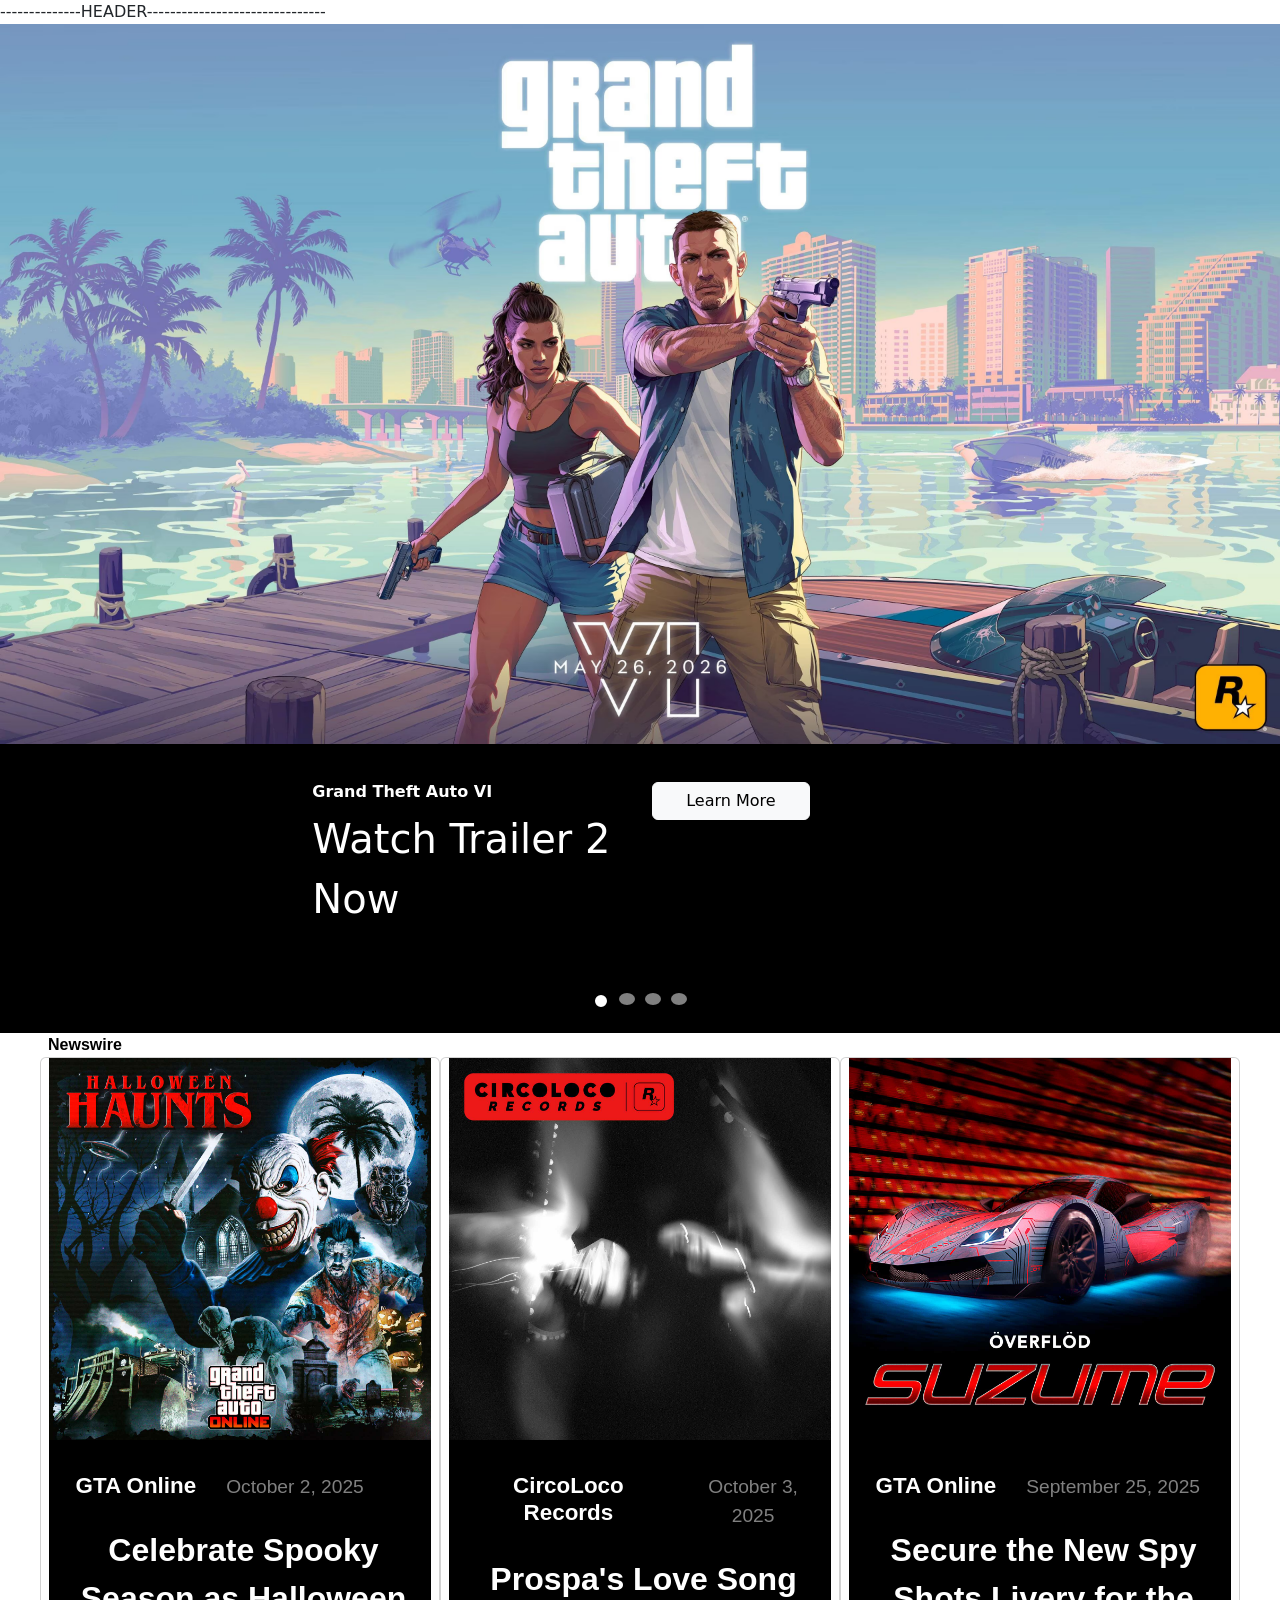
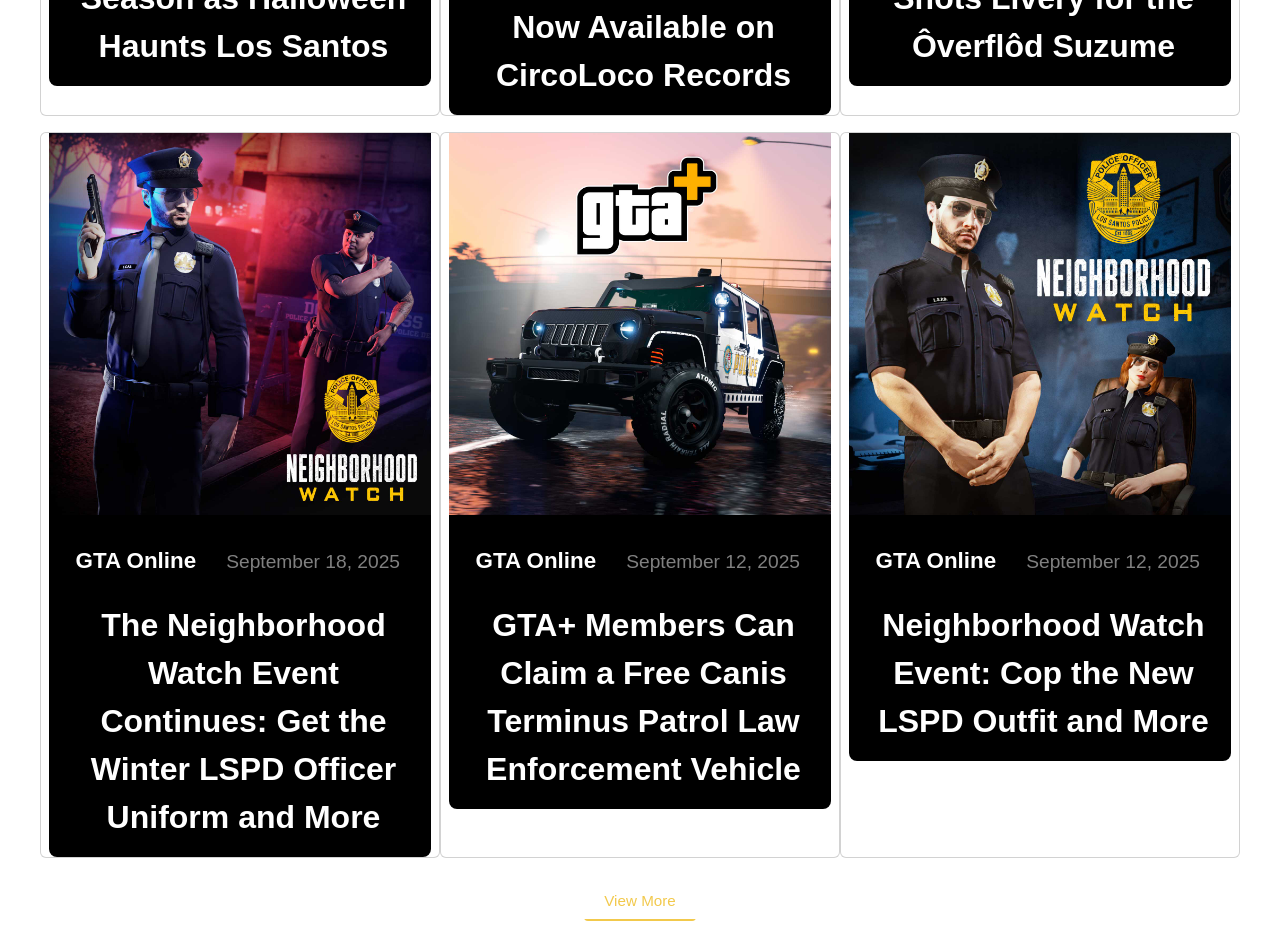
==== index.html @ fd6eadd4 "avance" ====
<!DOCTYPE html>
<html lang="es">

<head>
    <meta charset="UTF-8">
    <meta name="viewport" content="width=device-width, initial-scale=1.0">
    <title>Rockstar Games</title>
    <link href="https://cdn.jsdelivr.net/npm/bootstrap@5.3.8/dist/css/bootstrap.min.css" rel="stylesheet"
        integrity="sha384-sRIl4kxILFvY47J16cr9ZwB07vP4J8+LH7qKQnuqkuIAvNWLzeN8tE5YBujZqJLB" crossorigin="anonymous">
    <link rel="shortcut icon" href="assets/Logo-Rockstar.ico" type="image/x-icon">
    <link rel="stylesheet" href="css/index.css">
</head>

<body>
    <header>
        --------------HEADER-------------------------------
    </header>
    <main>
        <div class="container-fluid">
            <div class="row gx-0">
                <div id="section-1" class="col-12 col-sm-12 col-xl-12 col-xxl-8 flex-column">
                    <div id="carouselExampleIndicators" class="carousel slide">
                        <div class="carousel-indicators">
                            <button type="button" data-bs-target="#carouselExampleIndicators" data-bs-slide-to="0"
                                class="active" aria-current="true" aria-label="Slide 1"></button>
                            <button type="button" data-bs-target="#carouselExampleIndicators" data-bs-slide-to="1"
                                aria-label="Slide 2"></button>
                            <button type="button" data-bs-target="#carouselExampleIndicators" data-bs-slide-to="2"
                                aria-label="Slide 3"></button>
                            <button type="button" data-bs-target="#carouselExampleIndicators" data-bs-slide-to="3"
                                aria-label="Slide 4"></button>
                        </div>
                        <div class="carousel-inner">
                            <div class="carousel-item active">
                                <img class="d-block w-100" src="assets/global.avif" alt="First slide">
                            </div>
                            <div class="carousel-item">
                                <img class="d-block w-100" src="assets/global 2.avif" alt="Second slide">
                            </div>
                            <div class="carousel-item">
                                <img class="d-block w-100" src="assets/global 3.avif" alt="Third slide">
                            </div>
                            <div class="carousel-item">
                                <img class="d-block w-100" src="assets/global 4.jpg" alt="Fourth slide">
                            </div>
                        </div>
                    </div>

                </div>
                <div id="section-2" class="col-12 col-xl-12 col-xxl-4 d-flex aling-items-left">
                    <div class="row">
                        <div id="titulo" class="col-sm-6 col-xl-6 col-xxl-12">
                        </div>
                        <div id="boton" class="col-sm-6 col-xl-6 col-xxl-12">
                        </div>
                        <div id="slides" class="col-12 ">
                            <div class="custom-carousel-buttons">
                                <button class="carousel-button" data-slide="0"></button>
                                <button class="carousel-button" data-slide="1"></button>
                                <button class="carousel-button" data-slide="2"></button>
                                <button class="carousel-button" data-slide="3"></button>
                            </div>
                        </div>
                    </div>
                </div>
            </div>
        </div>
    </main>
    <section class="px-5">
        <a href="#">Newswire</a>
        <div class="container-fluid text-center">
            <div class="row g-3">
                <div class="card col-sm-12 col-md-6 col-xl-4">
                    <a href="#">
                        <img src="assets/section1.jpg" alt="Halloween Haunts" class="img-fluid">
                        <div class="card-body">
                            <div class="header-row">
                                <h5 class="card-title">GTA Online</h5>
                                <p class="date">October 2, 2025</p>
                            </div>
                            <p class="card-text">Celebrate Spooky Season as Halloween Haunts Los Santos</p>
                        </div>
                    </a>
                </div>

                <div class="card col-sm-12 col-md-6 col-xl-4">
                    <a href="#">
                        <img src="assets/section2.jpg" alt="CircoLoco Records" class="img-fluid">
                        <div class="card-body">
                            <div class="header-row">
                                <h5 class="card-title">CircoLoco Records</h5>
                                <p class="date">October 3, 2025</p>
                            </div>
                            <p class="card-text">Prospa's Love Song Now Available on CircoLoco Records</p>
                        </div>
                    </a>
                </div>

                <div class="card col-sm-12 col-md-6 col-xl-4">
                    <a href="#">
                        <img src="assets/section3.jpg" alt="Overflod Suzume" class="img-fluid">
                        <div class="card-body">
                            <div class="header-row">
                                <h5 class="card-title">GTA Online</h5>
                                <p class="date">September 25, 2025</p>
                            </div>
                            <p class="card-text">Secure the New Spy Shots Livery for the Ôverflôd Suzume</p>
                        </div>
                    </a>
                </div>

                <div class="card col-sm-12 col-md-6 col-xl-4">
                    <a href="#">
                        <img src="assets/section4.jpg" alt="Neighborhood Watch1" class="img-fluid">
                        <div class="card-body">
                            <div class="header-row">
                                <h5 class="card-title">GTA Online</h5>
                                <p class="date">September 18, 2025</p>
                            </div>
                            <p class="card-text">The Neighborhood Watch Event Continues: Get the Winter LSPD Officer
                                Uniform and More</p>
                        </div>
                    </a>
                </div>

                <div class="card col-sm-12 col-md-6 col-xl-4">
                    <a href="#">
                        <img src="assets/section5.jpg" alt="GTA+" class="img-fluid">
                        <div class="card-body">
                            <div class="header-row">
                                <h5 class="card-title">GTA Online</h5>
                                <p class="date">September 12, 2025</p>
                            </div>
                            <p class="card-text">GTA+ Members Can Claim a Free Canis Terminus Patrol Law Enforcement
                                Vehicle</p>
                        </div>
                    </a>
                </div>

                <div class="card col-sm-12 col-md-6 col-xl-4">
                    <a href="#">
                        <img src="assets/section6.jpg" alt="Neighborhood Watch2" class="img-fluid">
                        <div class="card-body">
                            <div class="header-row">
                                <h5 class="card-title">GTA Online</h5>
                                <p class="date">September 12, 2025</p>
                            </div>
                            <p class="card-text">Neighborhood Watch Event: Cop the New LSPD Outfit and More</p>
                        </div>
                    </a>
                </div>
            </div>
        </div>
    </section>
    <div class="text-center mt-4">
        <a href="https://www.rockstargames.com/games" class="view-more-btn" target="_blank">View More</a>
    </div>


    <script src="https://cdn.jsdelivr.net/npm/bootstrap@5.3.8/dist/js/bootstrap.bundle.min.js"
        integrity="sha384-FKyoEForCGlyvwx9Hj09JcYn3nv7wiPVlz7YYwJrWVcXK/BmnVDxM+D2scQbITxI"
        crossorigin="anonymous"></script>
    <script src="js/index.js"></script>

</body>

</html>
---- css/index.css ----
#section-2{
    justify-content: center;
    color: white;
    background-color: black;
    padding: 2rem;
}

a{
    text-decoration: none;
    color: black;
    font-family: Helvetica;
    font-weight: bold;
}

#titulo, #boton{
    color: white;
    padding-top: 2%;
    text-align: left;
    /*border: 1px solid red; */
    background-color: black
}

#titulo{
    font-size: 2rem; 
    font-weight: normal;
    margin-bottom: 1rem;
    color: white;
}

.carousel-indicators{
    display: none;
}

.carousel-item{
    width: 100%;
}

p{
    color: white;
}

.container-fluid{
    padding: 0;
}

/*Por defecto*/
.carousel-button{
    width: 12px;
    height: 12px;
    background-color: gray;
    border: 2px solid transparent;
    border-radius: 50%;
    transition: all 0.3s ease;
    cursor: pointer;
}

.carousel-button.active{ /*Cuando se presione*/
    background-color: white;
    border: 2px solid black;
    width: 16px;
    height: 16px;
}
.carousel-button:hover{
    opacity: 0.8;
}

@keyframes fadeIn {
from {
    opacity: 0;
    transform: translateY(10px);
}
to {
    opacity: 1;
    transform: translateY(0);
}
}

.fade-in {
    animation: fadeIn 0.6s ease-in-out;
}


/*Cards*/
.card-body{
    background-color: black;
    font-size: 2em;
    color: white;
    padding: 1rem;
    display: flex;
    min-height: 25vh;
    flex-direction: column;
    justify-content: flex-start;
    border-radius: 0 0 8px 8px;
}

.header-row{
    padding-left: 3%;
    margin-top: 5%;/*
    padding-bottom: 3%;*/
    display: flex;
    align-items: left;
    gap: 30px;
    margin-bottom: 0.5rem;

}

.card-title{
    font-family: Helvetica;
    font-weight: bold;
    margin: 0;
    font-size: 0.7em;
}

.date{
    font-family: Helvetica;
    font-size: 0.6em;
    font-weight: lighter;
    color: grey;
}

.custom-carousel-buttons{
    display: flex;
    justify-content: center;
    gap: 10px;
    padding-top: 2rem;
}

.card-text{
    margin-top: 0;
    padding-left: 2%
}


/*Small devices (landscape phones, 576px and up)*/
@media (max-width: 575.98px) { 
    #titulo h2{
        font-size: 0.5rem;
        font-weight: bold;
    }

    #titulo p{
        font-size: 2.5rem;
        color: white;
        font-weight:500;
    }

    .header-row{
        font-size: 1.5rem;
    }

    .card-text{
        font-size: 2rem;
    }

}

.view-more-btn {
    position: relative;
    display: inline-block;
    color: #f2c94c;
    font-weight: 500;
    text-decoration: none;
    font-size: 0.95rem;
    padding: 8px 20px;
    overflow: hidden;
    border-radius: 4px;
    transition: color 0.3s ease;
}

/* Subrayado inicial */
.view-more-btn::after {
    content: "";
    position: absolute;
    bottom: 0;
    left: 0;
    width: 100%;
    height: 2px;
    background-color: #f2c94c;
    transition: all 0.3s ease;
}

/* Fondo amarillo que se expande desde abajo hacia arriba */
.view-more-btn::before {
    content: "";
    position: absolute;
    bottom: 0;
    left: 0;
    width: 100%;
    height: 0%;
    background-color: #f2c94c;
    z-index: -1;
    transition: height 0.3s ease;
}

/* Al pasar el ratón: el fondo crece desde el subrayado */
.view-more-btn:hover::before {
    height: 100%;
}





/* md` Medium devices (tablets, 768px and up)
Para que se ordene en mobile*/
@media (min-width: 576px) and (max-width: 767.98px) { 
    #section-2{
        padding: 1.5rem;
        align-items: center;
        text-align: center;
    }

    #titulo h2{
        font-size: 1rem;
        font-weight: bold;
    }

    #titulo p{
        font-size: 2.5rem;
        color: white;
        font-weight:500;
    }

    #boton{
        width: 50%;
    }

    #boton .btn{
        width: 50%;
    }

    .custom-carousel-buttons{
        justify-content: center;
    }
}

/* `lg` Large devices (desktops, 992px and up*/
@media (min-width: 992px) and (max-width: 1199.98px){ 
    #section-2{
        padding: 1.5rem;
        align-items: center;
        text-align: center;
    }

    #titulo h2{
        font-size: 1rem;
        font-weight: bold;
    }

    #titulo p{
        font-size: 2.5rem;
        color: white;
        font-weight:500;
    }

    #boton{
        width: 50%;
    }

    #boton .btn{
        width: 50%;
    }

    .custom-carousel-buttons{
        justify-content: center;
    }    

}

/* `xl` Large devices (large desktops, 1200px and up))*/
@media (min-width: 1200px) and (max-width: 1399.98px) { 
    #section-2{
        padding: 1.5rem;
        align-items: center;
        text-align: center;
    }

    #titulo h2{
        font-size: 1rem;
        font-weight: bold;
    }

    #titulo p{
        font-size: 2.5rem;
        color: white;
        font-weight:500;
    }

    #boton{
        width: 50%;
    }

    #boton .btn{
        width: 50%;
    }

    .custom-carousel-buttons{
        justify-content: center;
    }

}

/* `xxl` XX-Large devices (larger desktops, 1400px and up)*/
@media (min-width: 1400px) { 
    #section-2{
        padding: 1.5rem;
        align-items: center;
        text-align: center;
    }

    #titulo h2{
        font-size: 1rem;
        font-weight: bold;
    }

    #titulo p{
        font-size: 2.5rem;
        color: white;
        font-weight:500;
    }

    #boton{
        width: 50%;
    }

    #boton .btn{
        width: 50%;
    }

    .custom-carousel-buttons{
        justify-content: center;
    }
}
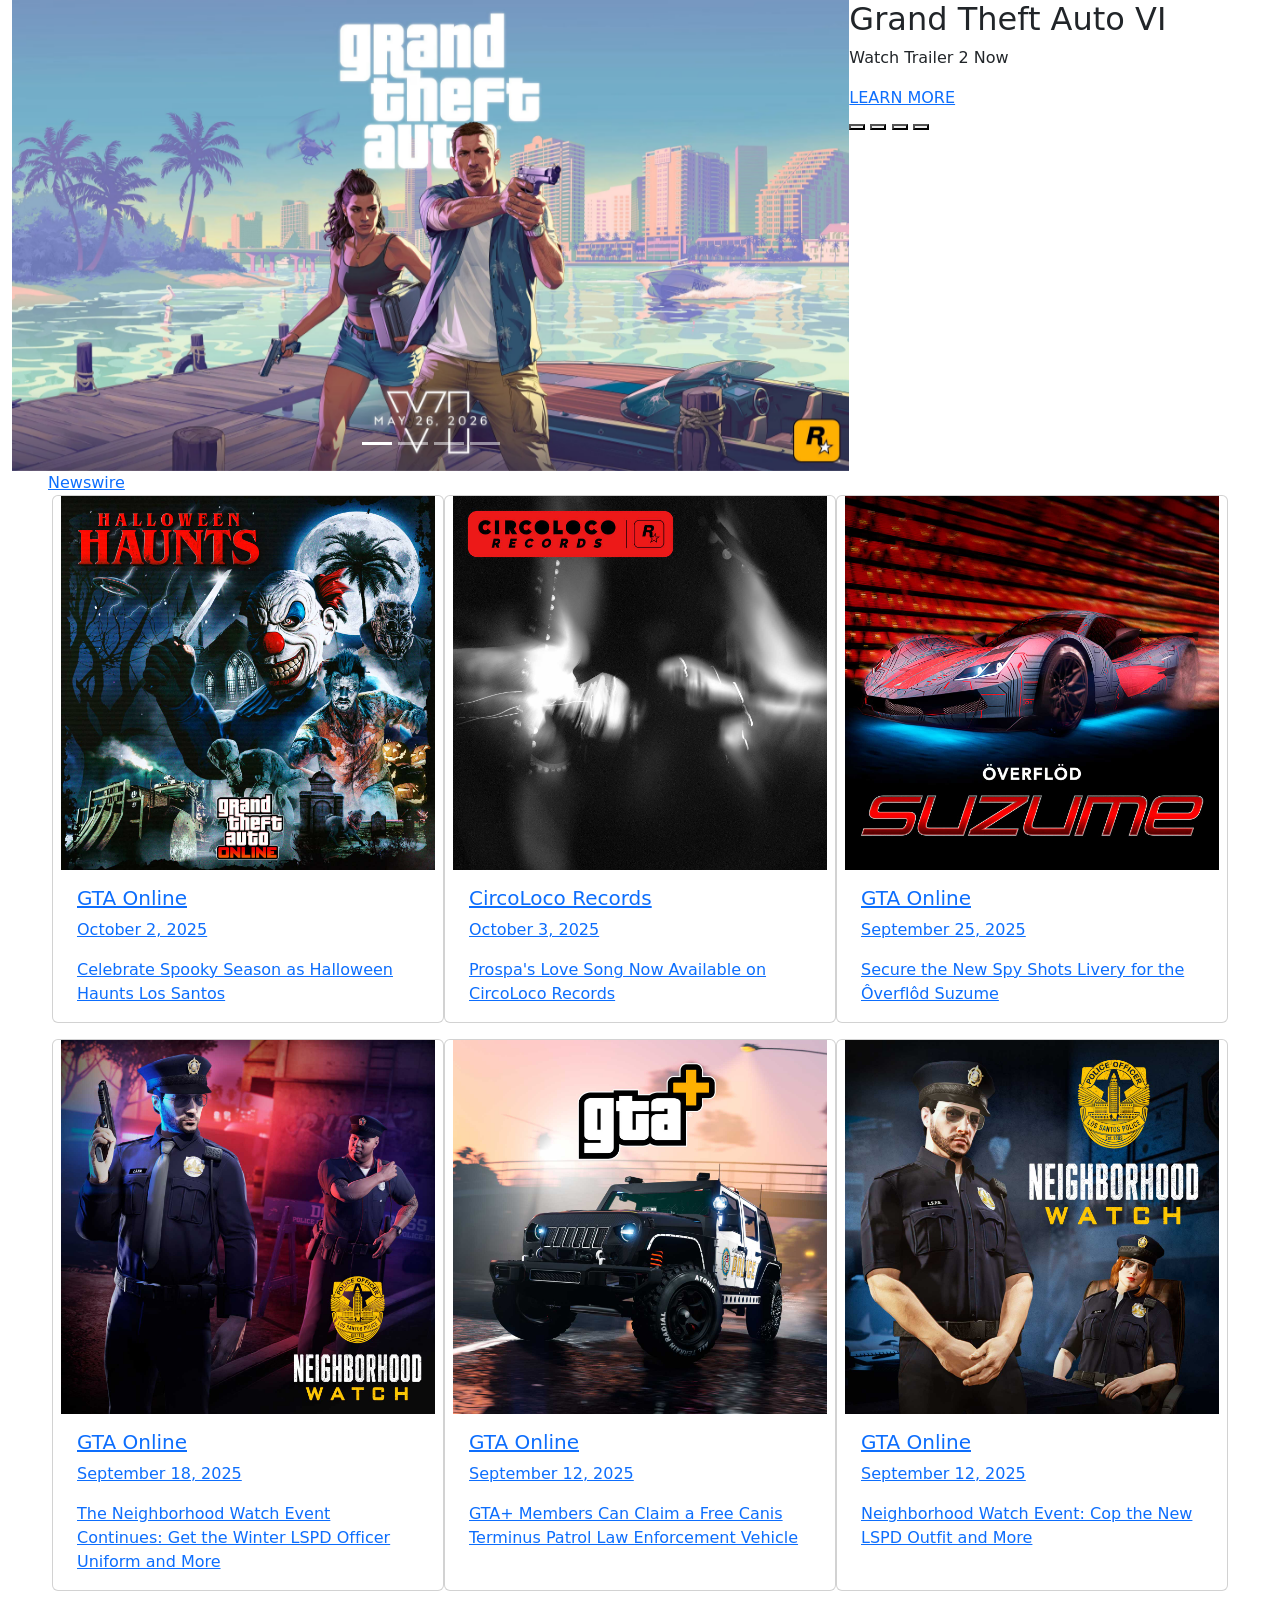
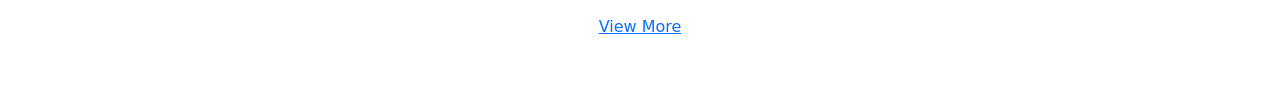
==== commit 1d44787a: "casi final" ====
--- a/index.html
+++ b/index.html
@@ -5,21 +5,29 @@
     <meta charset="UTF-8">
     <meta name="viewport" content="width=device-width, initial-scale=1.0">
     <title>Rockstar Games</title>
+
+    <!-- Bootstrap -->
     <link href="https://cdn.jsdelivr.net/npm/bootstrap@5.3.8/dist/css/bootstrap.min.css" rel="stylesheet"
         integrity="sha384-sRIl4kxILFvY47J16cr9ZwB07vP4J8+LH7qKQnuqkuIAvNWLzeN8tE5YBujZqJLB" crossorigin="anonymous">
+
     <link rel="shortcut icon" href="assets/Logo-Rockstar.ico" type="image/x-icon">
-    <link rel="stylesheet" href="css/index.css">
+
+    <!-- Estilos  -->
+    <link rel="stylesheet" href="css/styles.css">
 </head>
 
 <body>
     <header>
-        --------------HEADER-------------------------------
+        <!-- HEADER  -->
     </header>
+
     <main>
+        <!-- Sección principal con el carrusel y el contenido -->
         <div class="container-fluid">
             <div class="row gx-0">
-                <div id="section-1" class="col-12 col-sm-12 col-xl-12 col-xxl-8 flex-column">
-                    <div id="carouselExampleIndicators" class="carousel slide">
+                <!-- Sección 1: Carrusel (60% del ancho) -->
+                <div id="section-1" class="col-12 col-sm-12 col-md-12 col-lg-12 col-xl-8 col-xxl-8">
+                    <div id="carouselExampleIndicators" class="carousel slide carousel-fade" data-bs-ride="carousel">
                         <div class="carousel-indicators">
                             <button type="button" data-bs-target="#carouselExampleIndicators" data-bs-slide-to="0"
                                 class="active" aria-current="true" aria-label="Slide 1"></button>
@@ -45,36 +53,45 @@
                             </div>
                         </div>
                     </div>
+                </div>
 
-                </div>
-                <div id="section-2" class="col-12 col-xl-12 col-xxl-4 d-flex aling-items-left">
-                    <div class="row">
-                        <div id="titulo" class="col-sm-6 col-xl-6 col-xxl-12">
+                <!-- Sección 2: Contenido lateral (40% del ancho) -->
+                <div id="section-2" class="col-12 col-sm-12 col-md-12 col-lg-12 col-xl-4 col-xxl-4">
+                    <!-- Título, texto y botón -->
+                    <div id="text-button-row" class="d-flex flex-column justify-content-start align-items-start">
+                        <div id="titulo" class="w-100">
+                            <h2>Grand Theft Auto VI</h2>
+                            <p>Watch Trailer 2 Now</p>
                         </div>
-                        <div id="boton" class="col-sm-6 col-xl-6 col-xxl-12">
+                        <div id="boton" class="w-100">
+                            <a href="#" class="learn-more-btn">LEARN MORE</a>
                         </div>
-                        <div id="slides" class="col-12 ">
-                            <div class="custom-carousel-buttons">
-                                <button class="carousel-button" data-slide="0"></button>
-                                <button class="carousel-button" data-slide="1"></button>
-                                <button class="carousel-button" data-slide="2"></button>
-                                <button class="carousel-button" data-slide="3"></button>
-                            </div>
+                    </div>
+
+                    <!-- Botones personalizados del carrusel -->
+                    <div id="slides" class="mt-auto">
+                        <div class="custom-carousel-buttons">
+                            <button class="carousel-button active" data-slide="0"></button>
+                            <button class="carousel-button" data-slide="1"></button>
+                            <button class="carousel-button" data-slide="2"></button>
+                            <button class="carousel-button" data-slide="3"></button>
                         </div>
                     </div>
                 </div>
             </div>
         </div>
     </main>
+
+    <!-- Sección de noticias (tarjetas) -->
     <section class="px-5">
         <a href="#">Newswire</a>
-        <div class="container-fluid text-center">
+        <div class="container-fluid">
             <div class="row g-3">
-                <div class="card col-sm-12 col-md-6 col-xl-4">
+                <div class="card col-12 col-sm-12 col-md-6 col-xl-4 col-xxl-4">
                     <a href="#">
                         <img src="assets/section1.jpg" alt="Halloween Haunts" class="img-fluid">
                         <div class="card-body">
-                            <div class="header-row">
+                            <div class="card-header-info">
                                 <h5 class="card-title">GTA Online</h5>
                                 <p class="date">October 2, 2025</p>
                             </div>
@@ -83,11 +100,11 @@
                     </a>
                 </div>
 
-                <div class="card col-sm-12 col-md-6 col-xl-4">
+                <div class="card col-12 col-sm-12 col-md-6 col-xl-4 col-xxl-4">
                     <a href="#">
                         <img src="assets/section2.jpg" alt="CircoLoco Records" class="img-fluid">
                         <div class="card-body">
-                            <div class="header-row">
+                            <div class="card-header-info">
                                 <h5 class="card-title">CircoLoco Records</h5>
                                 <p class="date">October 3, 2025</p>
                             </div>
@@ -96,11 +113,11 @@
                     </a>
                 </div>
 
-                <div class="card col-sm-12 col-md-6 col-xl-4">
+                <div class="card col-12 col-sm-12 col-md-6 col-xl-4 col-xxl-4">
                     <a href="#">
                         <img src="assets/section3.jpg" alt="Overflod Suzume" class="img-fluid">
                         <div class="card-body">
-                            <div class="header-row">
+                            <div class="card-header-info">
                                 <h5 class="card-title">GTA Online</h5>
                                 <p class="date">September 25, 2025</p>
                             </div>
@@ -109,11 +126,11 @@
                     </a>
                 </div>
 
-                <div class="card col-sm-12 col-md-6 col-xl-4">
+                <div class="card col-12 col-sm-12 col-md-6 col-xl-4 col-xxl-4">
                     <a href="#">
                         <img src="assets/section4.jpg" alt="Neighborhood Watch1" class="img-fluid">
                         <div class="card-body">
-                            <div class="header-row">
+                            <div class="card-header-info">
                                 <h5 class="card-title">GTA Online</h5>
                                 <p class="date">September 18, 2025</p>
                             </div>
@@ -123,11 +140,11 @@
                     </a>
                 </div>
 
-                <div class="card col-sm-12 col-md-6 col-xl-4">
+                <div class="card col-12 col-sm-12 col-md-6 col-xl-4 col-xxl-4">
                     <a href="#">
                         <img src="assets/section5.jpg" alt="GTA+" class="img-fluid">
                         <div class="card-body">
-                            <div class="header-row">
+                            <div class="card-header-info">
                                 <h5 class="card-title">GTA Online</h5>
                                 <p class="date">September 12, 2025</p>
                             </div>
@@ -137,11 +154,11 @@
                     </a>
                 </div>
 
-                <div class="card col-sm-12 col-md-6 col-xl-4">
+                <div class="card col-12 col-sm-12 col-md-6 col-xl-4 col-xxl-4">
                     <a href="#">
                         <img src="assets/section6.jpg" alt="Neighborhood Watch2" class="img-fluid">
                         <div class="card-body">
-                            <div class="header-row">
+                            <div class="card-header-info">
                                 <h5 class="card-title">GTA Online</h5>
                                 <p class="date">September 12, 2025</p>
                             </div>
@@ -152,16 +169,16 @@
             </div>
         </div>
     </section>
-    <div class="text-center mt-4">
-        <a href="https://www.rockstargames.com/games" class="view-more-btn" target="_blank">View More</a>
+
+    <!-- Botón de "Ver más" al final -->
+    <div class="text-center mt-4 mb-5">
+        <a href="#" class="view-more-btn">View More</a>
     </div>
-
 
     <script src="https://cdn.jsdelivr.net/npm/bootstrap@5.3.8/dist/js/bootstrap.bundle.min.js"
         integrity="sha384-FKyoEForCGlyvwx9Hj09JcYn3nv7wiPVlz7YYwJrWVcXK/BmnVDxM+D2scQbITxI"
         crossorigin="anonymous"></script>
-    <script src="js/index.js"></script>
-
+    <script src="js/scripts.js"></script>
 </body>
 
 </html>
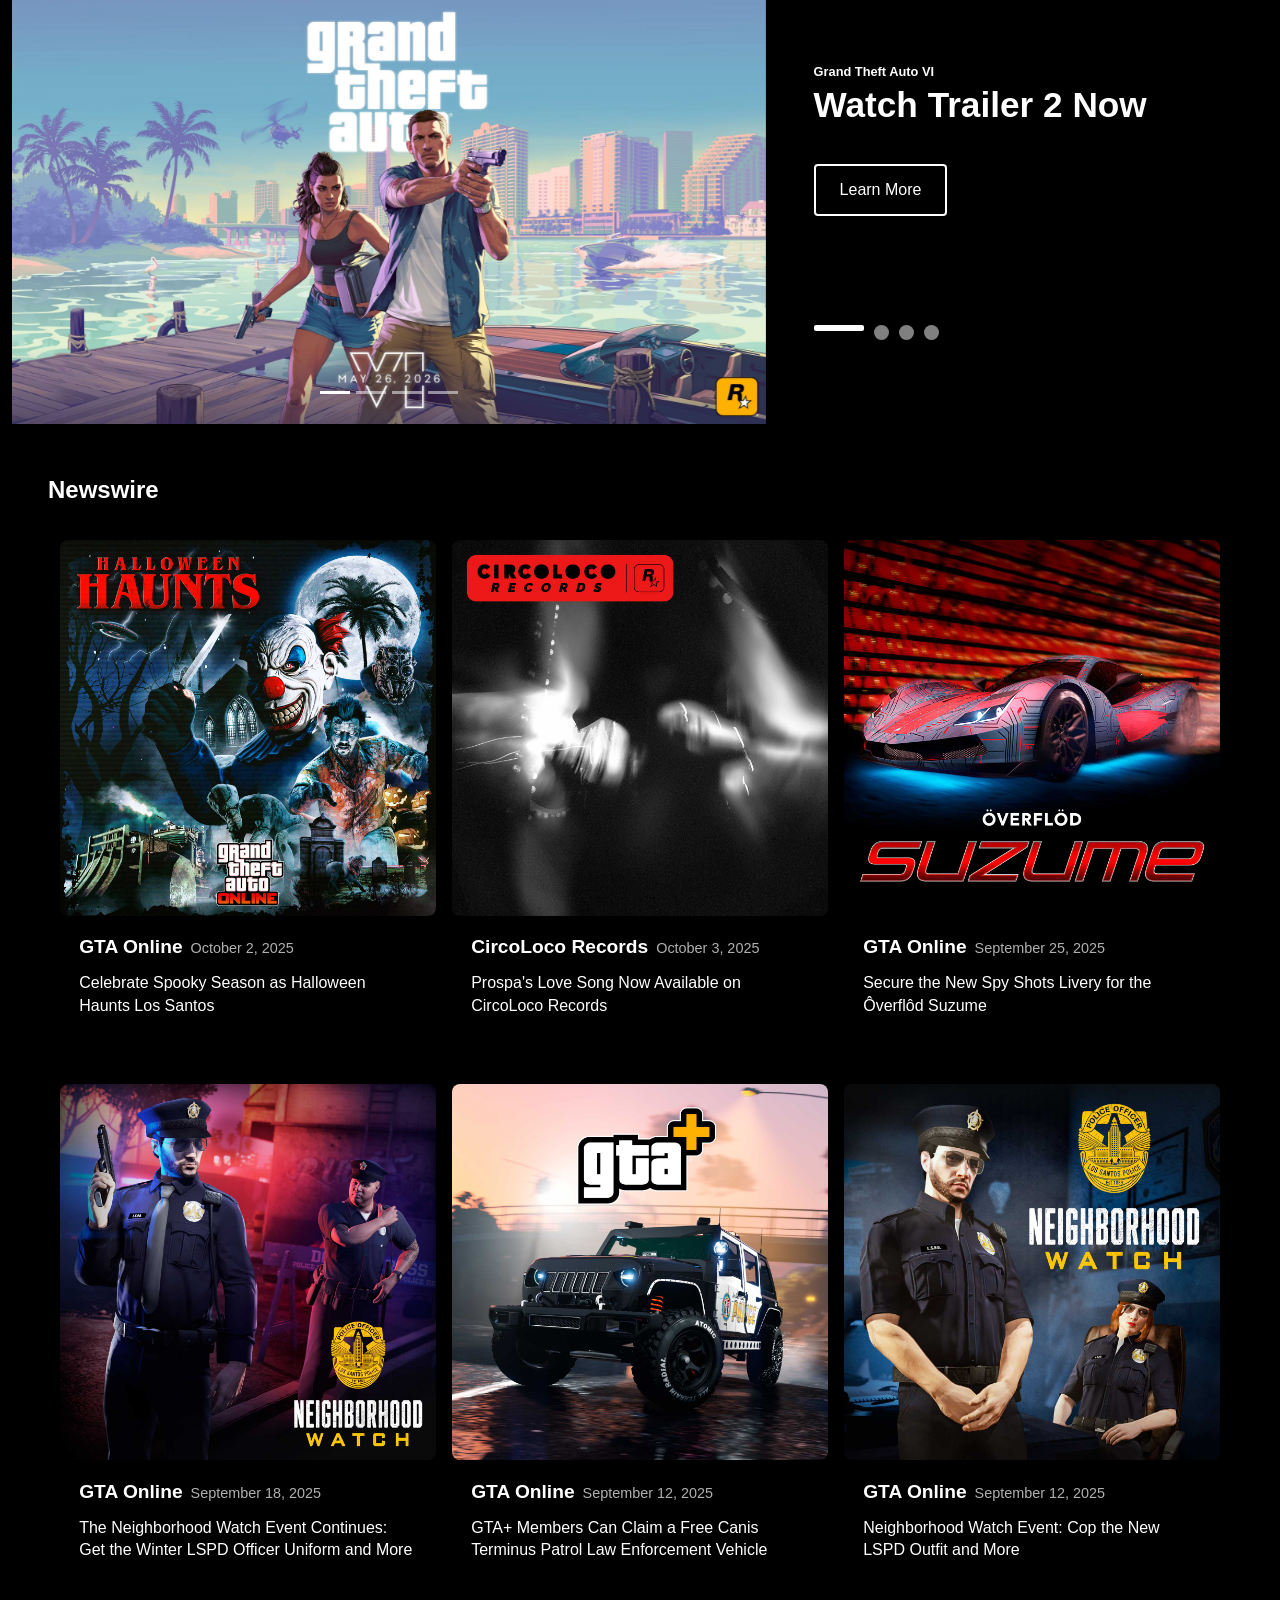
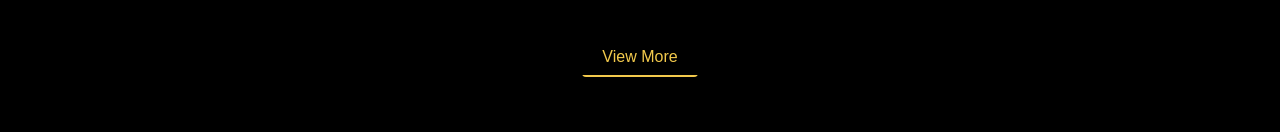
==== commit 1eb08d78: "correciones" ====
--- a/index.html
+++ b/index.html
@@ -13,7 +13,7 @@
     <link rel="shortcut icon" href="assets/Logo-Rockstar.ico" type="image/x-icon">
 
     <!-- Estilos  -->
-    <link rel="stylesheet" href="css/styles.css">
+    <link rel="stylesheet" href="css/index.css">
 </head>
 
 <body>
@@ -178,7 +178,7 @@
     <script src="https://cdn.jsdelivr.net/npm/bootstrap@5.3.8/dist/js/bootstrap.bundle.min.js"
         integrity="sha384-FKyoEForCGlyvwx9Hj09JcYn3nv7wiPVlz7YYwJrWVcXK/BmnVDxM+D2scQbITxI"
         crossorigin="anonymous"></script>
-    <script src="js/scripts.js"></script>
+    <script src="js/index.js"></script>
 </body>
 
 </html>
--- a/css/index.css
+++ b/css/index.css
@@ -0,0 +1,416 @@
+body {
+            font-family: Helvetica, sans-serif;
+            background-color: black;
+            color: white;
+            margin: 0;
+            padding: 0;
+        }
+
+        /* Carrusel */
+        #section-1 {
+            flex: 0 0 60%;
+            width: 100%;
+            position: relative;
+        }
+
+        #section-2 {
+            flex: 0 0 40%;
+            padding: 3rem 2rem;
+            background-color: black;
+            color: white;
+            display: flex;
+            flex-direction: column;
+            justify-content: space-between;
+            text-align: left;
+        }
+
+        /* Indicadores del carrusel Bootstrap */
+        .carousel-indicators {
+            bottom: 20px;
+            margin: 0;
+        }
+
+        .carousel-indicators button {
+            width: 40px;
+            height: 4px;
+            background-color: rgba(255, 255, 255, 0.5);
+            border: none;
+            border-radius: 2px;
+            margin: 0 4px;
+            transition: all 0.3s ease;
+        }
+
+        .carousel-indicators button.active {
+            background-color: white;
+        }
+
+        /* Título */
+        #titulo h2 {
+            font-size: 0.8rem;
+            font-weight: bold;
+            margin-bottom: 0rem;
+            text-align: left;
+        }
+
+        #titulo p {
+            font-size: 2.2rem;
+            margin-bottom: 2rem;
+            font-weight: 750;
+            text-align: left;
+        }
+
+        /* Animación Botón "Learn More" */
+        .learn-more-btn {
+            display: inline-block;
+            color: white;
+            font-weight: 500;
+            text-decoration: none;
+            font-size: 1rem;
+            padding: 12px 24px;
+            border: 2px solid white;
+            border-radius: 4px;
+            position: relative;
+            overflow: hidden;
+            z-index: 10;
+            background-color: transparent;
+            box-sizing: border-box;
+            transition: color 0.4s ease, border-color 0.4s ease;
+        }
+
+        .learn-more-btn::before {
+            content: "";
+            position: absolute;
+            background-color: #f2c94c;
+            height: 0%;
+            left: 0;
+            bottom: 0;
+            width: 100%;
+            z-index: -1;
+            transition: height 0.4s ease;
+        }
+
+        .learn-more-btn:hover::before {
+            height: 100%;
+        }
+
+        .learn-more-btn:hover {
+            color: black;
+            border-color: #f2c94c;
+        }
+
+        /* Controlador slides */
+        .custom-carousel-buttons {
+            display: flex;
+            justify-content: flex-start;
+            gap: 10px;
+            padding: 20px 0;
+        }
+
+        .carousel-button {
+            width: 15px;
+            height: 15px;
+            background-color: rgba(255, 255, 255, 0.5);
+            border-radius: 50%;
+            border: none;
+            cursor: pointer;
+            transition: all 0.4s ease;
+            position: relative;
+        }
+
+        .carousel-button.active {
+            width: 50px;
+            height: 6px;
+            background-color: white;
+            border-radius: 2px;
+        }
+
+        .carousel-button:hover {
+            background-color: rgba(255, 255, 255, 0.8);
+        }
+
+        /* Botón "View More" */
+        .view-more-btn {
+            color: #f2c94c;
+            font-weight: 500;
+            text-decoration: none;
+            font-size: 1rem;
+            padding: 8px 20px;
+            position: relative;
+            overflow: hidden;
+            border-radius: 4px;
+            transition: color 0.3s;
+            display: inline-block;
+        }
+
+        .view-more-btn::after {
+            content: "";
+            position: absolute;
+            bottom: 0;
+            left: 0;
+            width: 100%;
+            height: 2px;
+            background-color: #f2c94c;
+            transition: all 0.3s ease;
+        }
+
+        .view-more-btn::before {
+            content: "";
+            position: absolute;
+            bottom: 0;
+            left: 0;
+            width: 100%;
+            height: 0%;
+            background-color: #f2c94c;
+            z-index: -1;
+            transition: height 0.3s ease;
+        }
+
+        .view-more-btn:hover::before {
+            height: 100%;
+        }
+
+        .view-more-btn:hover::after {
+            background-color: transparent;
+        }
+
+        .view-more-btn:hover {
+            color: black;
+        }
+
+        /* Estilos de las tarjetas */
+        .card {
+            background-color: transparent;
+            border: none;
+            margin-bottom: 2rem;
+        }
+
+        .card img {
+            width: 100%;
+            height: auto;
+            object-fit: cover;
+            border-radius: 8px;
+        }
+
+        .card-body {
+            background-color: black;
+            color: white;
+            font-size: 1rem;
+            padding: 1.2rem;
+            display: flex;
+            flex-direction: column;
+            justify-content: flex-start;
+            border-radius: 0 0 8px 8px;
+        }
+
+        /* Contenedor de título y fecha */
+        .card-header-info {
+            display: flex;
+            justify-content: flex-start;
+            align-items: baseline;
+            margin-bottom: 0.8rem;
+            gap: 8px;
+        }
+
+        .card-title {
+            font-weight: bold;
+            font-size: 1.2rem;
+            margin: 0;
+        }
+
+        .date {
+            font-size: 0.9rem;
+            color: #b0b0b0;
+            margin: 0;
+            white-space: nowrap;
+        }
+
+        /* Descripción del texto */
+        .card-text {
+            font-size: 1rem;
+            margin: 0;
+            line-height: 1.4;
+        }
+
+        /* Estilo para los enlaces */
+        a {
+            color: white;
+            text-decoration: none;
+        }
+
+        a:hover {
+            text-decoration: none;
+        }
+
+        /* Sección Newswire */
+        section.px-5>a {
+            display: block;
+            font-size: 1.5rem;
+            font-weight: bold;
+            margin-bottom: 2rem;
+            margin-top: 3rem;
+        }
+
+        /* Animación */
+        @keyframes fadeIn {
+            from {
+                opacity: 0;
+                transform: translateY(10px);
+            }
+
+            to {
+                opacity: 1;
+                transform: translateY(0);
+            }
+        }
+
+        .fade-in {
+            animation: fadeIn 0.6s ease-in-out;
+        }
+
+        /* Media Queries para responsive */
+
+        /* Small devices (phones, 576px and up) */
+        @media (max-width: 575.98px) {
+            #section-1 {
+                min-height: 400px;
+            }
+
+            #section-2 {
+                padding: 2rem 1.5rem;
+            }
+
+            #titulo h2 {
+                font-size: 0.7rem;
+            }
+
+            #titulo p {
+                font-size: 1.8rem;
+                margin-bottom: 1.5rem;
+            }
+
+            .learn-more-btn {
+                font-size: 0.9rem;
+                padding: 10px 20px;
+            }
+
+            .view-more-btn {
+                font-size: 0.9rem;
+                padding: 7px 15px;
+            }
+
+            .card-text {
+                font-size: 0.9rem;
+            }
+
+            .custom-carousel-buttons {
+                padding: 15px 0;
+            }
+
+            .carousel-button.active {
+                width: 40px;
+            }
+        }
+
+        /* Medium devices (tablets, 576px to 768px) */
+        @media (min-width: 576px) and (max-width: 767.98px) {
+            #section-1 {
+                min-height: 450px;
+            }
+
+            #section-2 {
+                padding: 2.5rem 2rem;
+            }
+
+            #titulo h2 {
+                font-size: 0.75rem;
+            }
+
+            #titulo p {
+                font-size: 2rem;
+            }
+
+            .learn-more-btn {
+                font-size: 1rem;
+                padding: 12px 24px;
+            }
+
+            .view-more-btn {
+                font-size: 1rem;
+                padding: 8px 20px;
+            }
+
+            .card-text {
+                font-size: 1rem;
+            }
+        }
+
+        /* Medium-Large devices (768px to 992px) */
+        @media (min-width: 768px) and (max-width: 991.98px) {
+            #section-1 {
+                min-height: 500px;
+            }
+
+            #section-2 {
+                padding: 3rem 2.5rem;
+            }
+
+            #titulo h2 {
+                font-size: 0.8rem;
+            }
+
+            #titulo p {
+                font-size: 2.2rem;
+            }
+
+            .learn-more-btn {
+                font-size: 1rem;
+                padding: 12px 24px;
+            }
+
+            .view-more-btn {
+                font-size: 1rem;
+                padding: 8px 20px;
+            }
+
+            .card-text {
+                font-size: 1rem;
+            }
+        }
+
+        /* Large to Extra Large devices (992px to 1199px) - Vertical layout */
+        @media (min-width: 992px) and (max-width: 1199.98px) {
+            #section-1 {
+                min-height: 550px;
+            }
+
+            #section-2 {
+                padding: 3rem 3rem;
+            }
+
+            #titulo h2 {
+                font-size: 0.8rem;
+            }
+
+            #titulo p {
+                font-size: 2.5rem;
+            }
+        }
+
+        /* Extra Large devices (desktops, 1200px and up) - Side by side layout */
+        @media (min-width: 1200px) {
+            #section-1 {
+                min-height: auto;
+            }
+
+            #section-2 {
+                padding: 4rem 3rem;
+            }
+
+            #titulo h2 {
+                font-size: 0.8rem;
+            }
+
+            #titulo p {
+                font-size: 2.2rem;
+            }
+        }
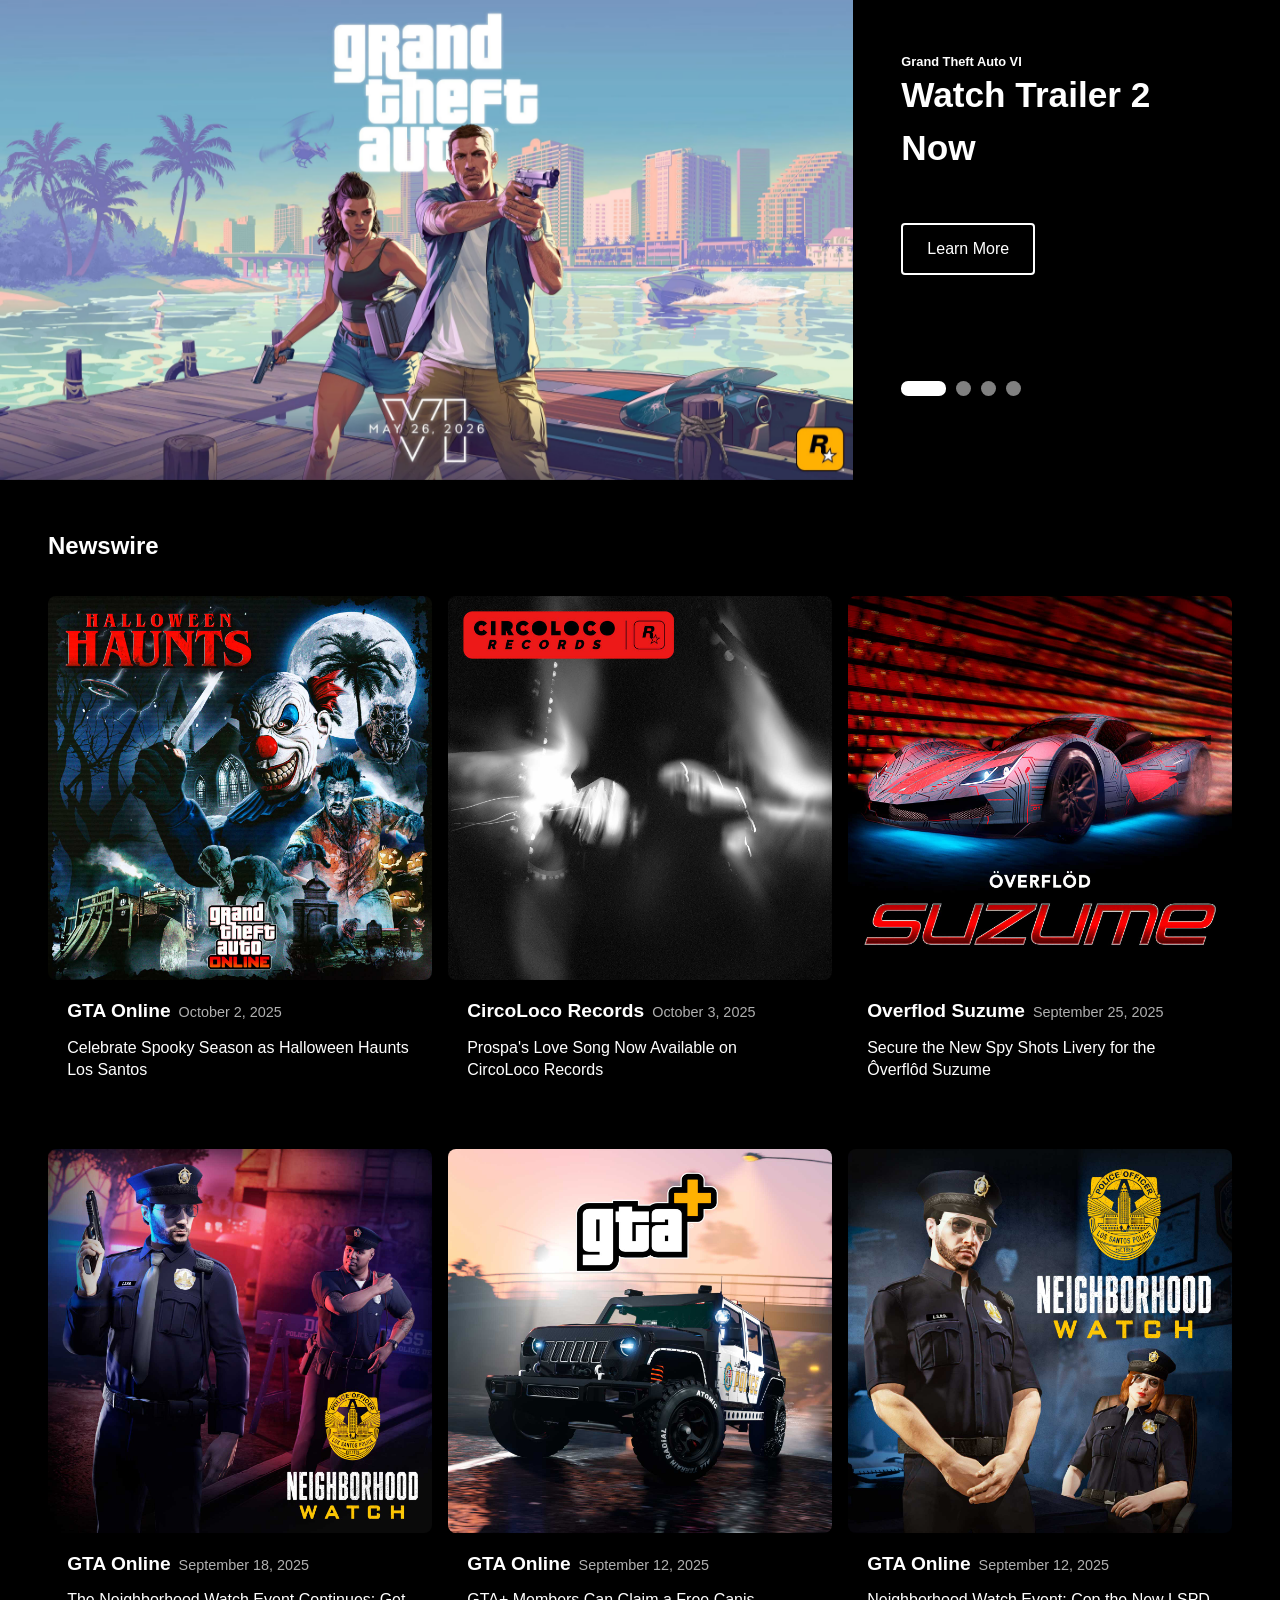
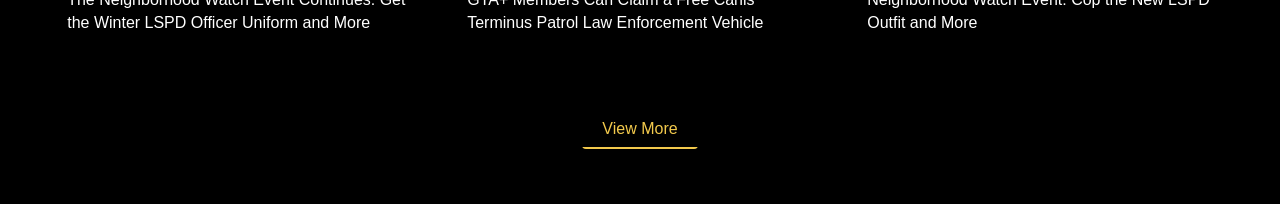
==== commit be080e0a: "main y section 1 completados" ====
--- a/index.html
+++ b/index.html
@@ -22,22 +22,11 @@
     </header>
 
     <main>
-        <!-- Sección principal con el carrusel y el contenido -->
         <div class="container-fluid">
             <div class="row gx-0">
                 <!-- Sección 1: Carrusel (60% del ancho) -->
-                <div id="section-1" class="col-12 col-sm-12 col-md-12 col-lg-12 col-xl-8 col-xxl-8">
-                    <div id="carouselExampleIndicators" class="carousel slide carousel-fade" data-bs-ride="carousel">
-                        <div class="carousel-indicators">
-                            <button type="button" data-bs-target="#carouselExampleIndicators" data-bs-slide-to="0"
-                                class="active" aria-current="true" aria-label="Slide 1"></button>
-                            <button type="button" data-bs-target="#carouselExampleIndicators" data-bs-slide-to="1"
-                                aria-label="Slide 2"></button>
-                            <button type="button" data-bs-target="#carouselExampleIndicators" data-bs-slide-to="2"
-                                aria-label="Slide 3"></button>
-                            <button type="button" data-bs-target="#carouselExampleIndicators" data-bs-slide-to="3"
-                                aria-label="Slide 4"></button>
-                        </div>
+                <div id="section-1" class="col-12 col-sm-12 col-md-12 col-lg-12 col-xl-8 p-0">
+                    <div id="carouselExampleIndicators" class="carousel slide carousel-fade" data-bs-ride="false">
                         <div class="carousel-inner">
                             <div class="carousel-item active">
                                 <img class="d-block w-100" src="assets/global.avif" alt="First slide">
@@ -55,20 +44,19 @@
                     </div>
                 </div>
 
-                <!-- Sección 2: Contenido lateral (40% del ancho) -->
-                <div id="section-2" class="col-12 col-sm-12 col-md-12 col-lg-12 col-xl-4 col-xxl-4">
-                    <!-- Título, texto y botón -->
-                    <div id="text-button-row" class="d-flex flex-column justify-content-start align-items-start">
-                        <div id="titulo" class="w-100">
-                            <h2>Grand Theft Auto VI</h2>
-                            <p>Watch Trailer 2 Now</p>
-                        </div>
-                        <div id="boton" class="w-100">
-                            <a href="#" class="learn-more-btn">LEARN MORE</a>
+                <!-- Sección 2: Texto y botón (40% del ancho) -->
+                <div id="section-2" class="col-12 col-sm-12 col-md-12 col-lg-12 col-xl-4">
+                    <div class="d-flex flex-column justify-content-left h-100">
+                        <div class="row">
+                            <div id="titulo" class="mb-3 col-12 col-8 col-sm-8 col-md-8 col-lg-8 col-xl-12 col-xxl-12">
+                                <h2>Grand Theft Auto VI</h2>
+                                <p>Watch Trailer 2 Now</p>
+                            </div>
+                            <div id="boton" class="col-12 col-sm-4 col-md-4 col-lg-4 col-xl-12 col-xxl-12">
+                                <a href="#" class="learn-more-btn ">LEARN MORE</a>
+                            </div>
                         </div>
                     </div>
-
-                    <!-- Botones personalizados del carrusel -->
                     <div id="slides" class="mt-auto">
                         <div class="custom-carousel-buttons">
                             <button class="carousel-button active" data-slide="0"></button>
@@ -82,7 +70,7 @@
         </div>
     </main>
 
-    <!-- Sección de noticias (tarjetas) -->
+    <!-- tarjetas -->
     <section class="px-5">
         <a href="#">Newswire</a>
         <div class="container-fluid">
@@ -118,7 +106,7 @@
                         <img src="assets/section3.jpg" alt="Overflod Suzume" class="img-fluid">
                         <div class="card-body">
                             <div class="card-header-info">
-                                <h5 class="card-title">GTA Online</h5>
+                                <h5 class="card-title">Overflod Suzume</h5>
                                 <p class="date">September 25, 2025</p>
                             </div>
                             <p class="card-text">Secure the New Spy Shots Livery for the Ôverflôd Suzume</p>
--- a/css/index.css
+++ b/css/index.css
@@ -1,416 +1,462 @@
 body {
-            font-family: Helvetica, sans-serif;
-            background-color: black;
-            color: white;
-            margin: 0;
-            padding: 0;
-        }
-
-        /* Carrusel */
-        #section-1 {
-            flex: 0 0 60%;
-            width: 100%;
-            position: relative;
-        }
-
-        #section-2 {
-            flex: 0 0 40%;
-            padding: 3rem 2rem;
-            background-color: black;
-            color: white;
-            display: flex;
-            flex-direction: column;
-            justify-content: space-between;
-            text-align: left;
-        }
-
-        /* Indicadores del carrusel Bootstrap */
-        .carousel-indicators {
-            bottom: 20px;
-            margin: 0;
-        }
-
-        .carousel-indicators button {
-            width: 40px;
-            height: 4px;
-            background-color: rgba(255, 255, 255, 0.5);
-            border: none;
-            border-radius: 2px;
-            margin: 0 4px;
-            transition: all 0.3s ease;
-        }
-
-        .carousel-indicators button.active {
-            background-color: white;
-        }
-
-        /* Título */
-        #titulo h2 {
-            font-size: 0.8rem;
-            font-weight: bold;
-            margin-bottom: 0rem;
-            text-align: left;
-        }
-
-        #titulo p {
-            font-size: 2.2rem;
-            margin-bottom: 2rem;
-            font-weight: 750;
-            text-align: left;
-        }
-
-        /* Animación Botón "Learn More" */
-        .learn-more-btn {
-            display: inline-block;
-            color: white;
-            font-weight: 500;
-            text-decoration: none;
-            font-size: 1rem;
-            padding: 12px 24px;
-            border: 2px solid white;
-            border-radius: 4px;
-            position: relative;
-            overflow: hidden;
-            z-index: 10;
-            background-color: transparent;
-            box-sizing: border-box;
-            transition: color 0.4s ease, border-color 0.4s ease;
-        }
-
-        .learn-more-btn::before {
-            content: "";
-            position: absolute;
-            background-color: #f2c94c;
-            height: 0%;
-            left: 0;
-            bottom: 0;
-            width: 100%;
-            z-index: -1;
-            transition: height 0.4s ease;
-        }
-
-        .learn-more-btn:hover::before {
-            height: 100%;
-        }
-
-        .learn-more-btn:hover {
-            color: black;
-            border-color: #f2c94c;
-        }
-
-        /* Controlador slides */
-        .custom-carousel-buttons {
-            display: flex;
-            justify-content: flex-start;
-            gap: 10px;
-            padding: 20px 0;
-        }
-
-        .carousel-button {
-            width: 15px;
-            height: 15px;
-            background-color: rgba(255, 255, 255, 0.5);
-            border-radius: 50%;
-            border: none;
-            cursor: pointer;
-            transition: all 0.4s ease;
-            position: relative;
-        }
-
-        .carousel-button.active {
-            width: 50px;
-            height: 6px;
-            background-color: white;
-            border-radius: 2px;
-        }
-
-        .carousel-button:hover {
-            background-color: rgba(255, 255, 255, 0.8);
-        }
-
-        /* Botón "View More" */
-        .view-more-btn {
-            color: #f2c94c;
-            font-weight: 500;
-            text-decoration: none;
-            font-size: 1rem;
-            padding: 8px 20px;
-            position: relative;
-            overflow: hidden;
-            border-radius: 4px;
-            transition: color 0.3s;
-            display: inline-block;
-        }
-
-        .view-more-btn::after {
-            content: "";
-            position: absolute;
-            bottom: 0;
-            left: 0;
-            width: 100%;
-            height: 2px;
-            background-color: #f2c94c;
-            transition: all 0.3s ease;
-        }
-
-        .view-more-btn::before {
-            content: "";
-            position: absolute;
-            bottom: 0;
-            left: 0;
-            width: 100%;
-            height: 0%;
-            background-color: #f2c94c;
-            z-index: -1;
-            transition: height 0.3s ease;
-        }
-
-        .view-more-btn:hover::before {
-            height: 100%;
-        }
-
-        .view-more-btn:hover::after {
-            background-color: transparent;
-        }
-
-        .view-more-btn:hover {
-            color: black;
-        }
-
-        /* Estilos de las tarjetas */
-        .card {
-            background-color: transparent;
-            border: none;
-            margin-bottom: 2rem;
-        }
-
-        .card img {
-            width: 100%;
-            height: auto;
-            object-fit: cover;
-            border-radius: 8px;
-        }
-
-        .card-body {
-            background-color: black;
-            color: white;
-            font-size: 1rem;
-            padding: 1.2rem;
-            display: flex;
-            flex-direction: column;
-            justify-content: flex-start;
-            border-radius: 0 0 8px 8px;
-        }
-
-        /* Contenedor de título y fecha */
-        .card-header-info {
-            display: flex;
-            justify-content: flex-start;
-            align-items: baseline;
-            margin-bottom: 0.8rem;
-            gap: 8px;
-        }
-
-        .card-title {
-            font-weight: bold;
-            font-size: 1.2rem;
-            margin: 0;
-        }
-
-        .date {
-            font-size: 0.9rem;
-            color: #b0b0b0;
-            margin: 0;
-            white-space: nowrap;
-        }
-
-        /* Descripción del texto */
-        .card-text {
-            font-size: 1rem;
-            margin: 0;
-            line-height: 1.4;
-        }
-
-        /* Estilo para los enlaces */
-        a {
-            color: white;
-            text-decoration: none;
-        }
-
-        a:hover {
-            text-decoration: none;
-        }
-
-        /* Sección Newswire */
-        section.px-5>a {
-            display: block;
-            font-size: 1.5rem;
-            font-weight: bold;
-            margin-bottom: 2rem;
-            margin-top: 3rem;
-        }
-
-        /* Animación */
-        @keyframes fadeIn {
-            from {
-                opacity: 0;
-                transform: translateY(10px);
-            }
-
-            to {
-                opacity: 1;
-                transform: translateY(0);
-            }
-        }
-
-        .fade-in {
-            animation: fadeIn 0.6s ease-in-out;
-        }
-
-        /* Media Queries para responsive */
-
-        /* Small devices (phones, 576px and up) */
-        @media (max-width: 575.98px) {
-            #section-1 {
-                min-height: 400px;
-            }
-
-            #section-2 {
-                padding: 2rem 1.5rem;
-            }
-
-            #titulo h2 {
-                font-size: 0.7rem;
-            }
-
-            #titulo p {
-                font-size: 1.8rem;
-                margin-bottom: 1.5rem;
-            }
-
-            .learn-more-btn {
-                font-size: 0.9rem;
-                padding: 10px 20px;
-            }
-
-            .view-more-btn {
-                font-size: 0.9rem;
-                padding: 7px 15px;
-            }
-
-            .card-text {
-                font-size: 0.9rem;
-            }
-
-            .custom-carousel-buttons {
-                padding: 15px 0;
-            }
-
-            .carousel-button.active {
-                width: 40px;
-            }
-        }
-
-        /* Medium devices (tablets, 576px to 768px) */
-        @media (min-width: 576px) and (max-width: 767.98px) {
-            #section-1 {
-                min-height: 450px;
-            }
-
-            #section-2 {
-                padding: 2.5rem 2rem;
-            }
-
-            #titulo h2 {
-                font-size: 0.75rem;
-            }
-
-            #titulo p {
-                font-size: 2rem;
-            }
-
-            .learn-more-btn {
-                font-size: 1rem;
-                padding: 12px 24px;
-            }
-
-            .view-more-btn {
-                font-size: 1rem;
-                padding: 8px 20px;
-            }
-
-            .card-text {
-                font-size: 1rem;
-            }
-        }
-
-        /* Medium-Large devices (768px to 992px) */
-        @media (min-width: 768px) and (max-width: 991.98px) {
-            #section-1 {
-                min-height: 500px;
-            }
-
-            #section-2 {
-                padding: 3rem 2.5rem;
-            }
-
-            #titulo h2 {
-                font-size: 0.8rem;
-            }
-
-            #titulo p {
-                font-size: 2.2rem;
-            }
-
-            .learn-more-btn {
-                font-size: 1rem;
-                padding: 12px 24px;
-            }
-
-            .view-more-btn {
-                font-size: 1rem;
-                padding: 8px 20px;
-            }
-
-            .card-text {
-                font-size: 1rem;
-            }
-        }
-
-        /* Large to Extra Large devices (992px to 1199px) - Vertical layout */
-        @media (min-width: 992px) and (max-width: 1199.98px) {
-            #section-1 {
-                min-height: 550px;
-            }
-
-            #section-2 {
-                padding: 3rem 3rem;
-            }
-
-            #titulo h2 {
-                font-size: 0.8rem;
-            }
-
-            #titulo p {
-                font-size: 2.5rem;
-            }
-        }
-
-        /* Extra Large devices (desktops, 1200px and up) - Side by side layout */
-        @media (min-width: 1200px) {
-            #section-1 {
-                min-height: auto;
-            }
-
-            #section-2 {
-                padding: 4rem 3rem;
-            }
-
-            #titulo h2 {
-                font-size: 0.8rem;
-            }
-
-            #titulo p {
-                font-size: 2.2rem;
-            }
-        }+    font-family: Helvetica, sans-serif;
+    background-color: black;
+    color: white;
+    margin: 0;
+    padding: 0;
+}
+
+.container-fluid{
+    padding-left: 0;
+    padding-right: 0;
+}
+
+/* Carrusel */
+#section-1 {
+    position: relative;
+    display: flex;
+}
+
+#section-2 {
+    background-color: black;
+    color: white;
+    display: flex;
+    flex-direction: column;
+    justify-content: center;
+    padding: 3rem 0;
+    text-align: left;
+}
+
+/* Indicadores del carrusel Bootstrap */
+.carousel-indicators {
+    display: none;
+}
+
+.carousel-indicators button {
+    width: 40px;
+    height: 4px;
+    background-color: rgba(255, 255, 255, 0.5);
+    border: none;
+    border-radius: 2px;
+    margin: 0 4px;
+    transition: all 0.3s ease;
+}
+
+.carousel-indicators button.active {
+    background-color: white;
+}
+
+/* Título */
+#titulo h2 {
+    font-size: 0.8rem;
+    font-weight: bold;
+    margin-bottom: 0rem;
+    text-align: left;
+}
+
+#titulo p {
+    font-size: 2.2rem;
+    margin-bottom: 2rem;
+    font-weight: 750;
+    text-align: left;
+}
+
+/* Animación Botón "Learn More" */
+.learn-more-btn {
+    display: inline-block;
+    color: white;
+    font-weight: 500;
+    text-decoration: none;
+    font-size: 1rem;
+    padding: 12px 24px;
+    border: 2px solid white;
+    border-radius: 4px;
+    position: relative;
+    overflow: hidden;
+    z-index: 10;
+    background-color: transparent;
+    box-sizing: border-box;
+    transition: color 0.4s ease, border-color 0.4s ease;
+}
+
+.learn-more-btn::before {
+    content: "";
+    position: absolute;
+    background-color: #f2c94c;
+    height: 0%;
+    left: 0;
+    bottom: 0;
+    width: 100%;
+    z-index: -1;
+    transition: height 0.4s ease;
+}
+
+.learn-more-btn:hover::before {
+    height: 100%;
+}
+
+.learn-more-btn:hover {
+    color: black;
+    border-color: #f2c94c;
+}
+
+/* Controlador slides */
+.custom-carousel-buttons {
+    display: flex;
+    justify-content: flex-start;
+    gap: 10px;
+    padding: 20px 0;
+}
+
+.carousel-button {
+    width: 15px;
+    height: 15px;
+    background-color: rgba(255, 255, 255, 0.5);
+    border-radius: 50%;
+    border: none;
+    cursor: pointer;
+    transition: all 0.4s ease;
+    position: relative;
+}
+
+.carousel-button.active {
+    width: 45px;
+    height: 15px;
+    background-color: white;
+    border-radius: 7px;
+}
+
+.carousel-button:hover {
+    background-color: rgba(255, 255, 255, 0.8);
+}
+
+/* Botón "View More" */
+.view-more-btn {
+    color: #f2c94c;
+    font-weight: 500;
+    text-decoration: none;
+    font-size: 1rem;
+    padding: 8px 20px;
+    position: relative;
+    overflow: hidden;
+    border-radius: 4px;
+    transition: color 0.3s;
+    display: inline-block;
+}
+
+.view-more-btn::after {
+    content: "";
+    position: absolute;
+    bottom: 0;
+    left: 0;
+    width: 100%;
+    height: 2px;
+    background-color: #f2c94c;
+    transition: all 0.3s ease;
+}
+
+.view-more-btn::before {
+    content: "";
+    position: absolute;
+    bottom: 0;
+    left: 0;
+    width: 100%;
+    height: 0%;
+    background-color: #f2c94c;
+    z-index: -1;
+    transition: height 0.3s ease;
+}
+
+.view-more-btn:hover::before {
+    height: 100%;
+}
+
+.view-more-btn:hover::after {
+    background-color: transparent;
+}
+
+.view-more-btn:hover {
+    color: black;
+}
+
+/* Estilos de las tarjetas */
+.card {
+    background-color: transparent;
+    border: none;
+    margin-bottom: 2rem;
+}
+
+.card img {
+    width: 100%;
+    height: auto;
+    object-fit: cover;
+    border-radius: 8px;
+}
+
+.card-body {
+    background-color: black;
+    color: white;
+    font-size: 1rem;
+    padding: 1.2rem;
+    display: flex;
+    flex-direction: column;
+    justify-content: flex-start;
+    border-radius: 0 0 8px 8px;
+}
+#text-button-row {
+    text-align: left;
+    align-items: flex-start !important;
+    justify-content: left; /* mantiene la verticalidad centrada */
+    padding-left: 2rem; /* o el espaciado que se vea más parecido */
+}
+
+/* Contenedor de título y fecha */
+.card-header-info {
+    display: flex;
+    justify-content: flex-start;
+    align-items: baseline;
+    margin-bottom: 0.8rem;
+    gap: 8px;
+}
+
+.card-title {
+    font-weight: bold;
+    font-size: 1.2rem;
+    margin: 0;
+}
+
+.date {
+    font-size: 0.9rem;
+    color: #b0b0b0;
+    margin: 0;
+    white-space: nowrap;
+}
+
+/* Descripción del texto */
+.card-text {
+    font-size: 1rem;
+    margin: 0;
+    line-height: 1.4;
+}
+
+/* Estilo para los enlaces */
+a {
+    color: white;
+    text-decoration: none;
+}
+
+a:hover {
+    text-decoration: none;
+}
+
+/* Sección Newswire */
+section.px-5>a {
+    display: block;
+    font-size: 1.5rem;
+    font-weight: bold;
+    margin-bottom: 2rem;
+    margin-top: 3rem;
+}
+
+/* Animación */
+@keyframes fadeIn {
+    from {
+        opacity: 0;
+        transform: translateY(10px);
+    }
+
+    to {
+        opacity: 1;
+        transform: translateY(0);
+    }
+}
+
+.fade-in {
+    animation: fadeIn 0.6s ease-in-out;
+}
+
+/* Corregir espacio entre la imagen y el texto */
+#section-1 .carousel-inner {
+    margin-bottom: 0;  /* Eliminar cualquier margen adicional */
+}
+
+#section-1 .carousel-item {
+    margin-bottom: 0;  /* Asegurarse de que no haya margen adicional entre los elementos del carrusel */
+}
+
+#section-2 {
+    padding-top: 0;  /* Eliminar cualquier padding extra en la parte superior del contenedor */
+    margin-top: -10px; /* Ajustar la separación para el contenido */
+}
+
+/* Media Queries para responsive */
+
+/* Small devices (phones, max 576px) */
+@media (max-width: 575.98px) {
+    #section-1 .carousel-item img {
+        margin-bottom: 0;  /* Eliminar espacio entre la imagen y el texto */
+    }
+
+    #section-2 {
+        padding-top: 2rem;  /* Ajustar el padding top para pequeñas pantallas */
+        padding-left: 1rem;
+    }
+
+    #titulo h2 {
+        font-size: 0.7rem;
+    }
+
+    #titulo p {
+        font-size: 1.8rem;
+        margin-bottom: 1.5rem;
+
+    }
+
+    .learn-more-btn {
+        font-size: 0.9rem;
+        padding: 10px 20px;
+        width: 85%;
+    }
+
+    .view-more-btn {
+        font-size: 0.9rem;
+        padding: 7px 15px;
+    }
+
+    .card-text {
+        font-size: 1.2rem;
+    }
+
+    .custom-carousel-buttons {
+        padding: 15px 0;
+    }
+
+    .carousel-button.active {
+        width: 40px;
+    }
+}
+
+/* Medium devices (tablets, 576px to 768px) */
+@media (min-width: 576px) and (max-width: 767.98px) {
+
+    #section-2 {
+        padding: 2.5rem 2rem;
+    }
+
+    #titulo{
+        text-align: left;
+    }
+
+    #boton{
+        text-align: left;
+    }
+
+    #titulo h2 {
+        font-size: 0.75rem;
+    }
+
+    #titulo p {
+        font-size: 2rem;
+    }
+
+    .learn-more-btn {
+        font-size: 1rem;
+        padding: 12px 24px;
+    }
+
+    .view-more-btn {
+        font-size: 1rem;
+        padding: 8px 20px;
+    }
+
+    .card-text {
+        font-size: 1rem;
+    }
+}
+
+/* Medium-Large devices (768px to 992px) */
+@media (min-width: 768px) and (max-width: 991.98px) {
+    #section-1 {
+        min-height: 500px;
+    }
+
+    #section-2 {
+        padding: 3rem 2.5rem;
+    }
+
+    #titulo{
+        text-align: left;
+    }
+
+    #boton{
+        text-align: left;
+    }
+
+    #titulo h2 {
+        font-size: 0.8rem;
+    }
+
+    #titulo p {
+        font-size: 2.2rem;
+    }
+
+    .learn-more-btn {
+        font-size: 1rem;
+        padding: 12px 24px;
+    }
+
+    .view-more-btn {
+        font-size: 1rem;
+        padding: 8px 20px;
+    }
+
+    .card-text {
+        font-size: 1rem;
+    }
+}
+
+/* Large to Extra Large devices (992px to 1199px) - Vertical layout */
+@media (min-width: 992px) and (max-width: 1199.98px) {
+    #section-1 {
+        min-height: 550px;
+    }
+
+    #section-2 {
+        padding: 3rem 3rem;
+    }
+    
+    #titulo{
+        text-align: left;
+    }
+
+    #boton{
+        text-align: right;
+    }
+
+    #titulo h2 {
+        font-size: 0.8rem;
+    }
+
+    #titulo p {
+        font-size: 2.5rem;
+    }
+}
+
+/* Extra Large devices (desktops, 1200px and up) - Side by side layout */
+@media (min-width: 1200px) {
+    #section-1 {
+        min-height: auto;
+    }
+
+    #section-2 {
+        padding: 4rem 3rem;
+    }
+
+    #titulo h2 {
+        font-size: 0.8rem;
+    }
+
+    #titulo p {
+        font-size: 2.2rem;
+    }
+}
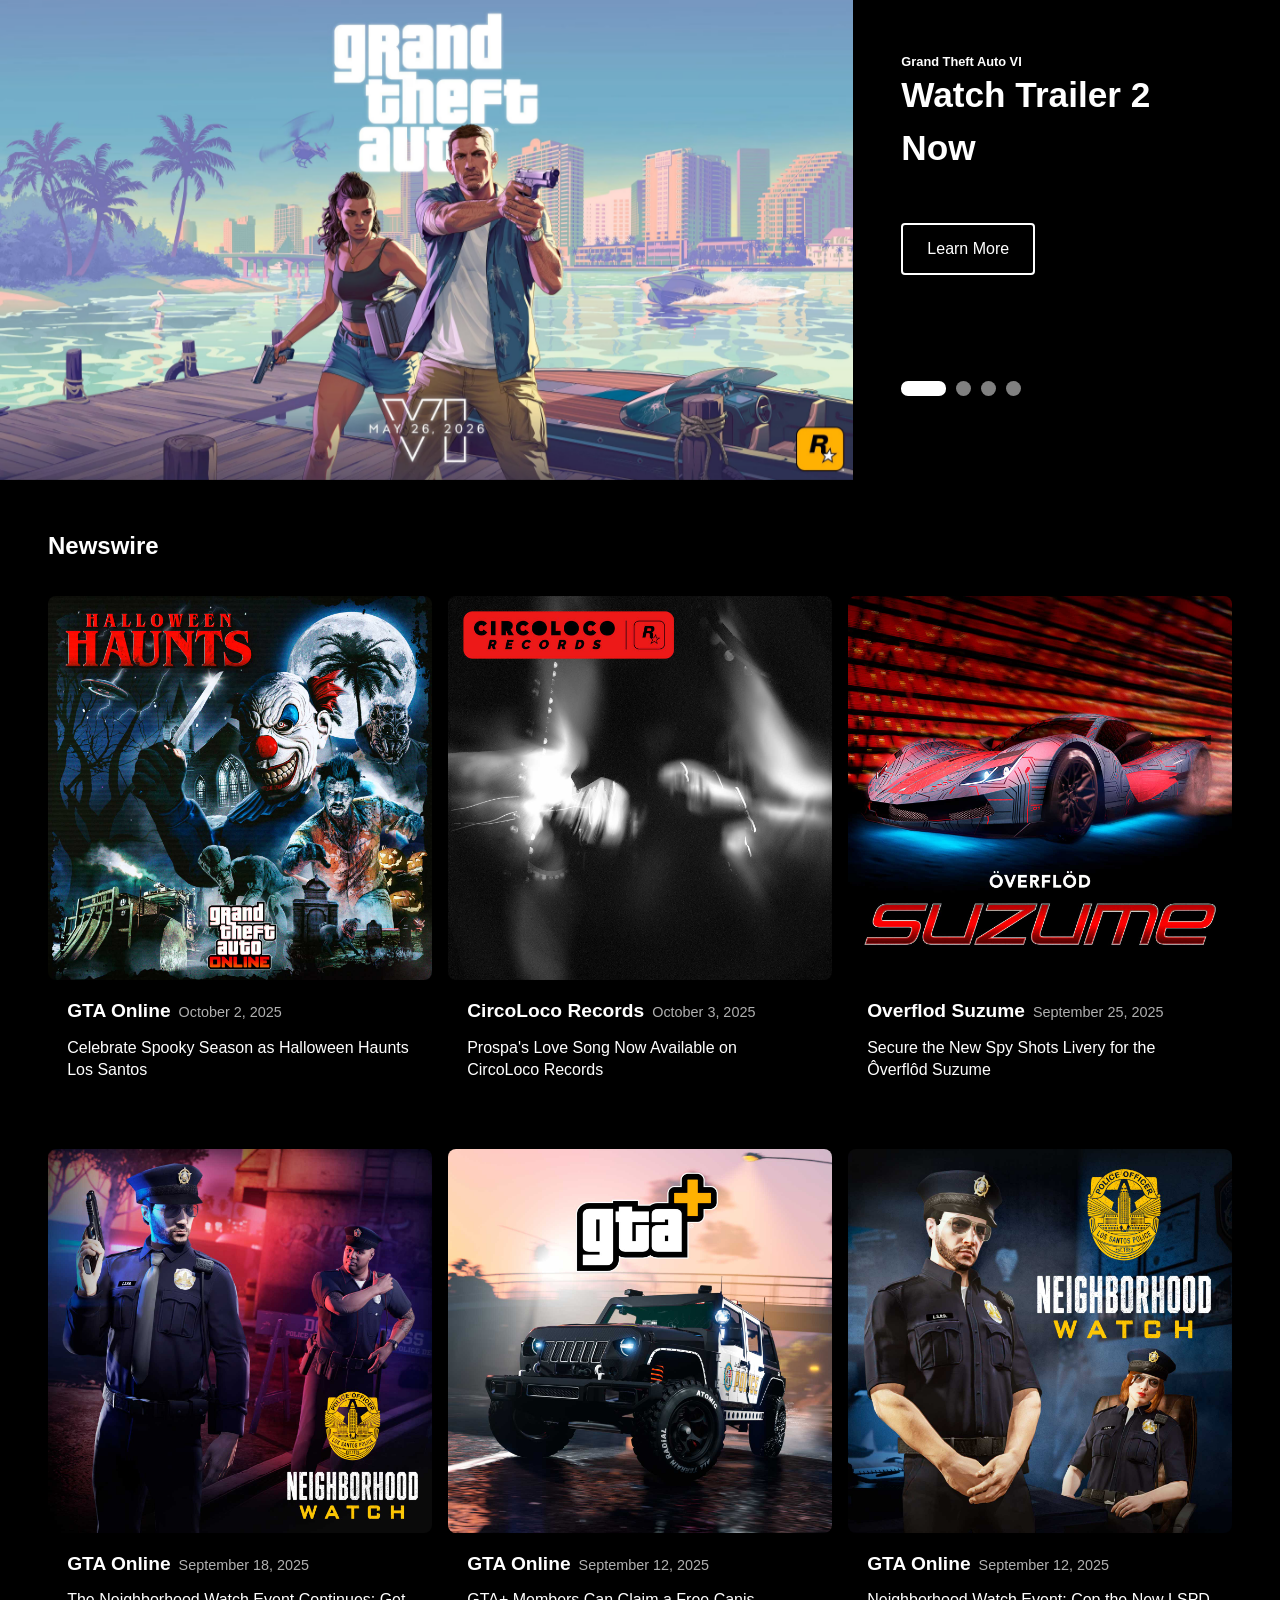
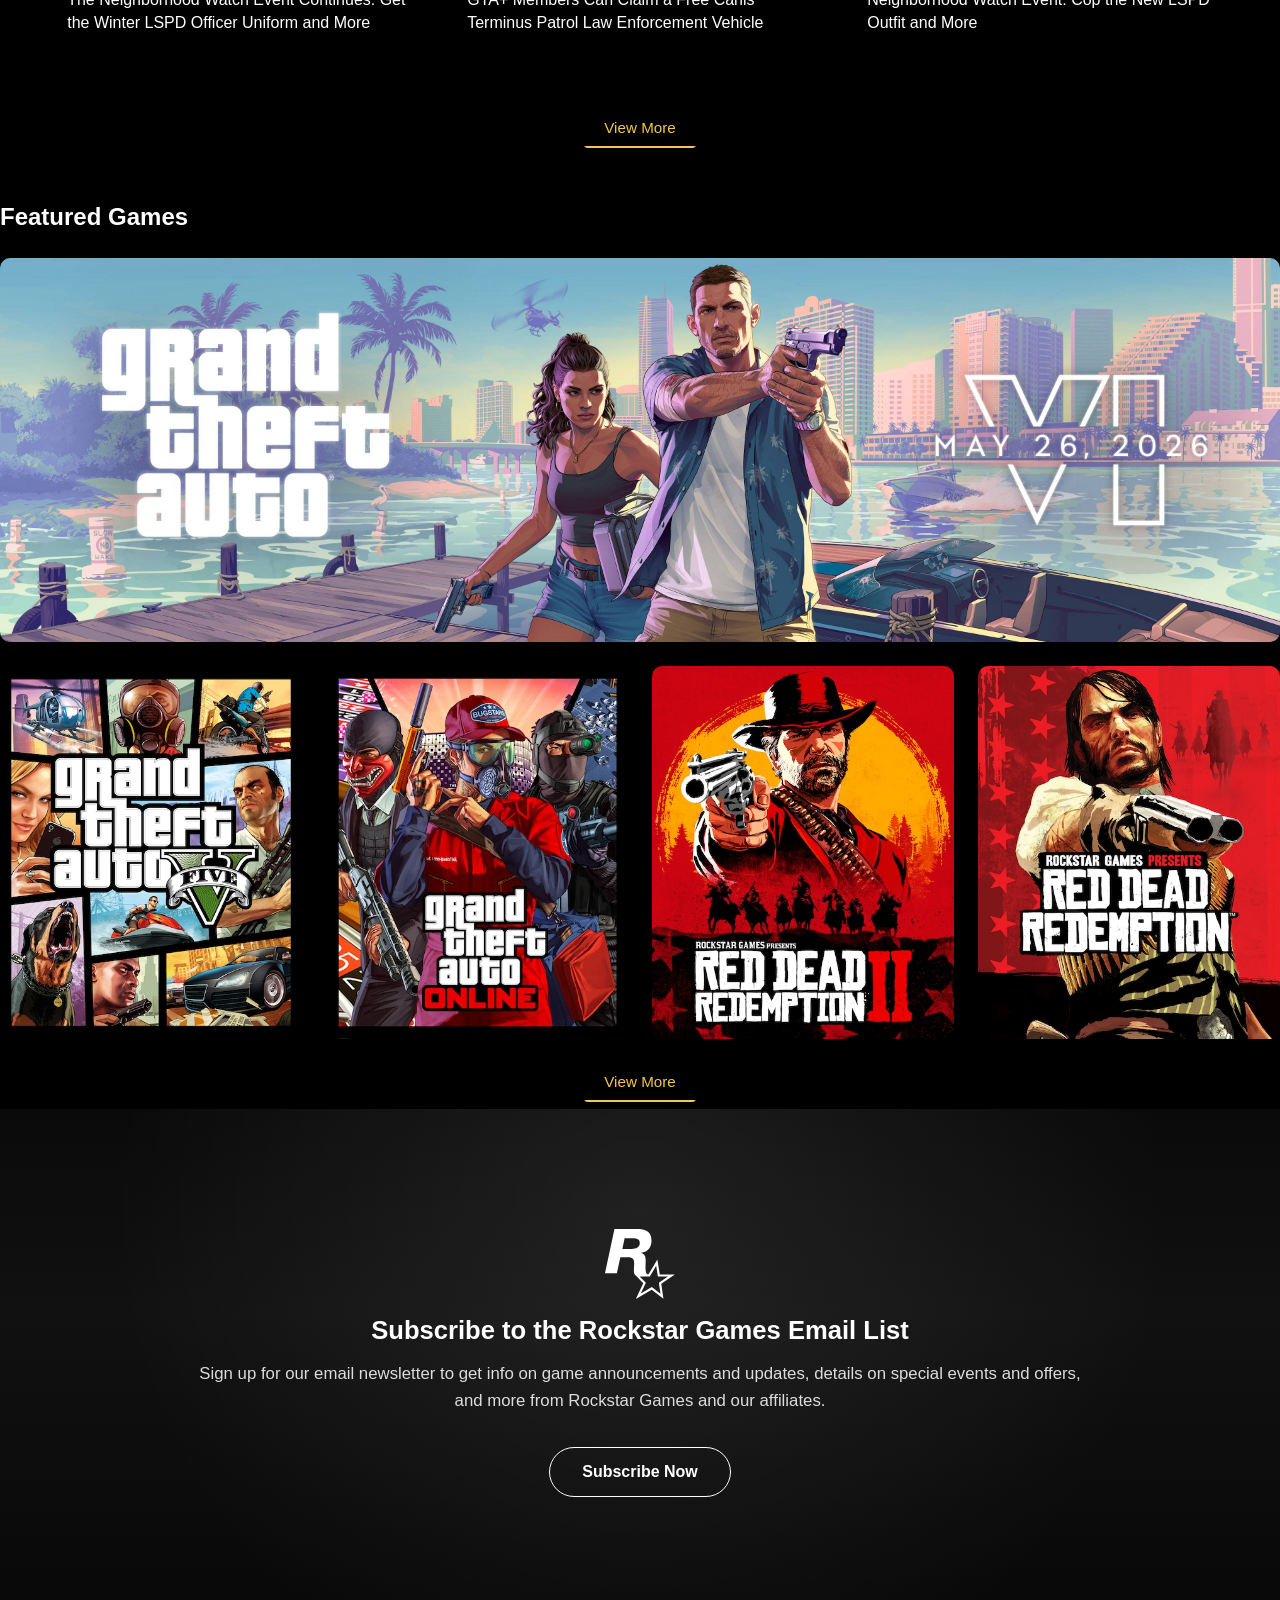
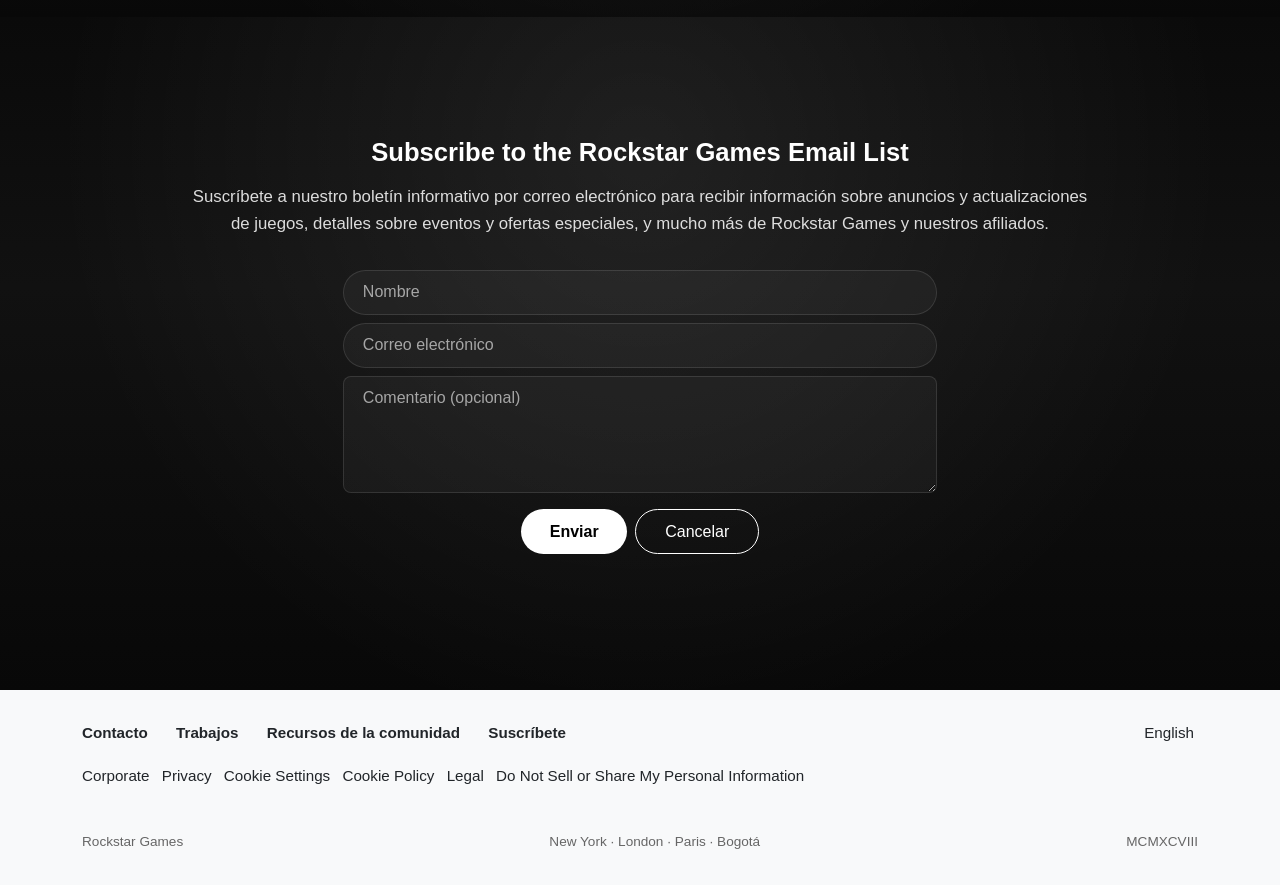
==== commit 65c6aa95: "añadidos los elementos de featuredgames, newsebbanner, formulario y footer" ====
--- a/index.html
+++ b/index.html
@@ -14,6 +14,10 @@
 
     <!-- Estilos  -->
     <link rel="stylesheet" href="css/index.css">
+    <link rel="stylesheet" href="componentes/FeaturedGames/css/featuredGames.css">
+    <link rel="stylesheet" href="componentes/newsSubBanner/css/newSubBanner.css">
+    <link rel="stylesheet" href="componentes/formulario/css/formulario.css">
+    <link rel="stylesheet" href="componentes/footer/css/footer.css">
 </head>
 
 <body>
@@ -163,10 +167,217 @@
         <a href="#" class="view-more-btn">View More</a>
     </div>
 
+    <!-- Seccion de Featured Games -->
+
+    <section class="featuredGamesSectionStyle">
+
+        <div class="featured-header d-flex justify-content-between align-items-center mb-3">
+
+            <h3 class="featured-title">
+
+                <a href="https://www.rockstargames.com/games" class="featured-link" target="_blank">Featured Games</a>
+
+            </h3>
+
+        </div>
+
+            <!-- GTA VI como banner grande -->
+            <div class="hero" aria-hidden="false" role="img" aria-label="GTA VI - Banner">
+                
+                <a href="https://www.rockstargames.com/VI" class="d-block" target="_blank">
+                    <img src="componentes/FeaturedGames/img/GTAVI.jpg" alt="GTA VI banner">
+                </a>
+
+            </div>
+
+            <!-- GRID de mini posters -->
+            <div class="row justify-content-center g-4">
+
+                <div class="col-6 col-md-3 game-card">
+
+                    <a href=https://www.rockstargames.com/gta-v" class="d-block" target="_blank">
+
+                        <img src="componentes/FeaturedGames/img/GTAV.jpg" alt="GTA V" class="img-fluid shadow">
+
+                    </a>
+
+                </div>
+
+                <div class="col-6 col-md-3 game-card">
+
+                    <a href="https://www.rockstargames.com/gta-online" class="d-block" target="_blank">
+
+                        <img src="componentes/FeaturedGames/img/GTAonline.jpg" alt="GTA Online" class="img-fluid shadow">
+
+                    </a>
+
+                </div>
+
+                <div class="col-6 col-md-3 game-card">
+
+                    <a href="https://www.rockstargames.com/reddeadredemption2" class="d-block" target="_blank">
+
+                        <img src="componentes/FeaturedGames/img/readDeadRedemption2.jpg" alt="Read Dead Redemption 2" class="img-fluid shadow">
+
+                    </a>
+
+                </div>
+
+                <div class="col-6 col-md-3 game-card">
+
+                    <a href="https://www.rockstargames.com/reddeadredemption" class="d-block" target="_blank">
+
+                        <img src="componentes/FeaturedGames/img/readDeadRedemption.jpg" alt="Read Dead Redemption" class="img-fluid shadow">
+
+                    </a>
+
+                </div>
+
+            </div>
+
+            <!-- BOTÓN VIEW MORE -->
+            <div class="text-center mt-4">
+
+                    <a href="https://www.rockstargames.com/games" class="view-more-btn" target="_blank">View More</a>
+
+            </div>
+
+        </div>
+
+    </section>
+
+    <!-- Seccion de News Sub Banner -->
+
+    <section class="subscribe-section">
+        <div class="subscribe-content">
+            
+            <!-- Logotipo -->
+            <img src="componentes/newsSubBanner/img/logoRockstar.svg" alt="Rockstar Logo" class="subscribe-logo" />
+            
+            <!-- Título -->
+            <h5 class="subscribe-title">Subscribe to the Rockstar Games Email List</h5>
+
+            <!-- Texto -->
+            <p class="subscribe-text">
+            Sign up for our email newsletter to get info on game announcements and updates, 
+            details on special events and offers, and more from Rockstar Games and our affiliates.
+            </p>
+
+            <!-- Botón -->
+            <a href="https://signin.rockstargames.com/connect/authorize/rsg?returnUrl=/%3Fmarketing%3Dtrue&amp;lang=en-US&amp;newsletter=true" target="_blank">
+            <button type="button" class="subscribe-btn">Subscribe Now</button>
+            </a>
+
+        </div>
+    </section>
+
+    <!-- Seccion de News Sub Banner -->
+    <section class="subscribe-section">
+        <div class="subscribe-content text-center">
+
+            <h2 class="subscribe-title">Subscribe to the Rockstar Games Email List</h2>
+
+            <!-- Texto -->
+            <p class="subscribe-text">
+            Suscríbete a nuestro boletín informativo por correo electrónico para recibir información sobre anuncios y actualizaciones de juegos, 
+            detalles sobre eventos y ofertas especiales, y mucho más de Rockstar Games y nuestros afiliados.
+            </p>
+
+            <form id="bsSubscribeForm" class="row g-3 justify-content-center" novalidate>
+                <div class="col-12 col-md-10 col-lg-8">
+
+                    <div class="mb-2">
+                        <input type="text" class="form-control bg-ghost" id="bsName"
+                                name="name" placeholder="Nombre" required maxlength="80" />
+                        <div class="invalid-feedback">Por favor ingresa tu nombre.</div>
+                    </div>
+
+                    <div class="mb-2">
+                        <input type="email" class="form-control bg-ghost" id="bsEmail"
+                                name="email" placeholder="Correo electrónico" required />
+                        <div class="invalid-feedback">Por favor ingresa un correo válido.</div>
+                    </div>
+
+                    <div class="mb-3">
+                        <textarea id="bsComment" name="comment" rows="4"
+                                    class="form-control bg-ghost rounded-3" placeholder="Comentario (opcional)"></textarea>
+                    </div>
+
+                    <div class="d-flex gap-2 justify-content-center">
+                        <button type="submit" class="btn btn-ghost" id="bsSubmitBtn">Enviar</button>
+                        <button type="button" class="btn btn-outline-ghost" id="bsCancelBtn">Cancelar</button>
+                    </div>
+
+                    <div class="mt-3 text-center">
+                        <p id="bsFormMessage" class="mb-0 small" aria-live="polite"></p>
+                    </div>
+                </div>
+            </form>
+            <!-- /Formulario -->
+
+        </div>
+    </section>
+
+    <!-- Seccion del footer -->
+
+    <footer>
+            <div class="container text-center text-md-start">
+
+                <!-- Primera fila -->
+                <div class="row footer-top justify-content-between align-items-center mb-3">
+                    <div class="col-md-auto">
+                        <ul>
+                            <li><a href="#">Contacto</a></li>
+                            <li><a href="#">Trabajos</a></li>
+                            <li><a href="#">Recursos de la comunidad</a></li>
+                            <li><a href="#">Suscríbete</a></li>
+                        </ul>
+                    </div>
+
+                    <div class="col-md-auto text-md-end mt-3 mt-md-0">
+                        <i class="bi bi-globe me-2"></i> English 
+                        <i class="bi bi-caret-down-fill ms-1"></i>
+                    </div>
+                    </div>
+
+                <!-- Segunda fila -->
+                <div class="row justify-content-between align-items-center">
+                    <div class="col-md-auto">
+                        <ul class="list-inline mb-0">
+                            <li class="list-inline-item"><a href="#">Corporate</a></li>
+                            <li class="list-inline-item"><a href="#">Privacy</a></li>
+                            <li class="list-inline-item"><a href="#">Cookie Settings</a></li>
+                            <li class="list-inline-item"><a href="#">Cookie Policy</a></li>
+                            <li class="list-inline-item"><a href="#">Legal</a></li>
+                            <li class="list-inline-item"><a href="#">Do Not Sell or Share My Personal Information</a></li>
+                        </ul>
+                    </div>
+
+                    <div class="col-md-auto footer-icons text-md-end mt-3 mt-md-0">
+                        <a href="#"><i class="bi bi-x"></i></a>
+                        <a href="#"><i class="bi bi-instagram"></i></a>
+                        <a href="#"><i class="bi bi-youtube"></i></a>
+                        <a href="#"><i class="bi bi-facebook"></i></a>
+                        <a href="#"><i class="bi bi-twitch"></i></a>
+                        <a href="#"><i class="bi bi-discord"></i></a>
+                    </div>
+                </div>
+
+                <!-- Línea inferior -->
+                <div class="footer-bottom d-flex flex-column flex-md-row justify-content-between align-items-center mt-4">
+                    <div>Rockstar Games</div>
+                    <div class="text-center">New York · London · Paris · Bogotá</div>
+                    <div class="text-md-end mt-2 mt-md-0">MCMXCVIII</div>
+                </div>
+            </div>
+        </footer>
+
     <script src="https://cdn.jsdelivr.net/npm/bootstrap@5.3.8/dist/js/bootstrap.bundle.min.js"
         integrity="sha384-FKyoEForCGlyvwx9Hj09JcYn3nv7wiPVlz7YYwJrWVcXK/BmnVDxM+D2scQbITxI"
         crossorigin="anonymous"></script>
     <script src="js/index.js"></script>
+    <script src="componentes/formulario/js/formulario.js"></script>
+    
 </body>
 
 </html>
--- a/componentes/FeaturedGames/css/featuredGames.css
+++ b/componentes/FeaturedGames/css/featuredGames.css
@@ -0,0 +1,95 @@
+
+.game-card img {
+    border-radius: 10px;
+    transition: transform 0.5s ease;
+}
+.game-card img:hover {
+    transform: scale(1.05);
+}
+
+/* estilos mínimos añadidos para el banner */
+.hero {
+    border-radius: 10px;
+    overflow: hidden;
+    margin-bottom: 24px;
+    box-shadow: 0 6px 18px rgba(0,0,0,0.6);
+}
+.hero img {
+    display: block;
+    width: 100%;
+    height: auto;        /* <- importante: altura automática */
+    object-fit: unset;
+    transition: transform 0.5s ease;
+    
+}
+
+.game-card img:hover {
+    transform: scale(1.05);
+}
+
+@media (max-width: 576px) {
+    .hero img { max-height: 300px; } /* opcional: limitar altura en móviles */
+}
+
+
+/* Título Featured Games */
+.featured-title {
+    color: #fff;
+    font-weight: 600;
+    font-size: 1.5rem;
+    margin-bottom: 10px;
+}
+
+.featured-link {
+    color: inherit;          /* usa el color del título original */
+    text-decoration: none;   /* sin subrayado */
+    cursor: pointer;         /* indica que es clicable */
+}
+
+.view-more-btn {
+    position: relative;
+    display: inline-block;
+    color: #f2c94c;
+    font-weight: 500;
+    text-decoration: none;
+    font-size: 0.95rem;
+    padding: 8px 20px;
+    overflow: hidden;
+    border-radius: 4px;
+    transition: color 0.3s ease;
+}
+
+/* Subrayado inicial */
+.view-more-btn::after {
+    content: "";
+    position: absolute;
+    bottom: 0;
+    left: 0;
+    width: 100%;
+    height: 2px;
+    background-color: #f2c94c;
+    transition: all 0.3s ease;
+}
+
+/* Fondo amarillo que se expande desde abajo hacia arriba */
+.view-more-btn::before {
+    content: "";
+    position: absolute;
+    bottom: 0;
+    left: 0;
+    width: 100%;
+    height: 0%;
+    background-color: #f2c94c;
+    z-index: -1;
+    transition: height 0.3s ease;
+}
+
+/* Al pasar el ratón: el fondo crece desde el subrayado */
+.view-more-btn:hover::before {
+    height: 100%;
+}
+
+/* Al pasar el ratón: el texto cambia a negro */
+.view-more-btn:hover {
+    color: #000;
+}
--- a/componentes/newsSubBanner/css/newSubBanner.css
+++ b/componentes/newsSubBanner/css/newSubBanner.css
@@ -0,0 +1,85 @@
+
+/* 
+    SECCIÓN DE SUSCRIPCIÓN
+*/
+
+/* Sección con imagen en mosaico */
+.subscribe-section {
+  background-color: #000; /* negro base */
+  background-image: url('componentes/newSubBanner/img/fondo.png'); /* PNG transparente */
+  background-repeat: repeat; /* 🔹 se repite en mosaico */
+  background-position: center center;
+  background-size: 12.5rem auto; /* mantiene el tamaño original del PNG */
+  
+  text-align: center;
+  padding: 120px 20px;
+  position: relative;
+  z-index: -2;
+}
+
+/* Capa negra semitransparente encima del fondo */
+.subscribe-section::before {
+  content: "";
+  position: absolute;
+  inset: 0;
+  background-color: rgba(0, 0, 0, 0.9); /* ajusta 0.4 → más oscuro o más claro */
+  z-index: -1;
+}
+
+/* Contenedor interno */
+.subscribe-container {
+  max-width: 800px;
+  margin: 0 auto;
+  position: relative;
+  z-index: 10;
+}
+
+/* Logotipo Rockstar */
+.subscribe-logo {
+display: inline-block;
+width: 70px;
+height: 70px;
+margin-bottom: 1rem;
+}
+
+/* Título */
+.subscribe-title {
+    font-weight: 700;
+    font-size: 1.5rem;
+    margin-bottom: 1rem;
+}
+
+/* Texto descriptivo */
+.subscribe-text {
+    color: #ccc;
+    font-size: 1.05rem;
+    line-height: 1.6;
+    margin-bottom: 2rem;
+}
+
+/* Botón */
+.subscribe-btn {
+    background-color: transparent;
+    color: #fff;
+    border: 1px solid #fff;
+    padding: 0.75rem 2rem;
+    border-radius: 50px;
+    font-weight: 600;
+    font-size: 1rem;
+    transition: all 0.3s ease;
+}
+
+.subscribe-btn:hover {
+    background-color: #fff;
+    color: #000;
+}
+
+/* Responsivo */
+@media (max-width: 576px) {
+    .subscribe-title {
+    font-size: 1.3rem;
+    }
+    .subscribe-text {
+    font-size: 0.95rem;
+    }
+}
--- a/componentes/formulario/css/formulario.css
+++ b/componentes/formulario/css/formulario.css
@@ -0,0 +1,121 @@
+:root {
+  --bg-dark: #000;
+  --bg-gradient: linear-gradient(180deg, #0a0a0a 0%, #111 40%, #080808 100%);
+  --text-muted: rgba(255, 255, 255, 0.85);
+}
+
+
+/* Sección principal */
+.subscribe-section {
+  background: var(--bg-gradient);
+  text-align: center;
+  padding: 120px 20px;
+  position: relative;
+  overflow: hidden;
+}
+
+.subscribe-section::before {
+  content: "";
+  position: absolute;
+  inset: 0;
+  background: radial-gradient(circle at 50% 20%, rgba(255,255,255,0.08), transparent 70%);
+  z-index: 0;
+}
+
+.subscribe-content {
+  position: relative;
+  z-index: 5;
+  max-width: 900px;
+  margin: 0 auto;
+}
+
+
+/* Textos */
+.subscribe-title {
+  font-size: 1.6rem;
+  font-weight: 700;
+  margin-bottom: 1rem;
+}
+
+.subscribe-text {
+  color: var(--text-muted);
+  font-size: 1.05rem;
+  line-height: 1.6;
+  margin-bottom: 2rem;
+}
+
+/*  Formulario Bootstrap adaptado */
+.form-control.bg-ghost {
+  background-color: rgba(255,255,255,0.04) !important;
+  border: 1px solid rgba(255,255,255,0.15) !important;
+  color: #fff !important;
+  border-radius: 50px;
+  padding: 0.6rem 1.2rem;
+  transition: border-color 0.2s ease, box-shadow 0.2s ease;
+}
+
+.form-control.bg-ghost:focus {
+  border-color: #fff !important;
+  box-shadow: 0 0 6px rgba(255,255,255,0.4);
+}
+
+.form-control.bg-ghost::placeholder {
+  color: rgba(255,255,255,0.6);
+}
+
+/* Botones */
+.btn-ghost {
+  background-color: #fff;
+  color: #000;
+  font-weight: 700;
+  border-radius: 50px;
+  border: none;
+  padding: 0.6rem 1.8rem;
+  transition: all 0.2s ease;
+}
+
+.btn-ghost:hover {
+  background-color: #f2f2f2;
+  transform: translateY(-2px);
+}
+
+.btn-outline-ghost {
+  background-color: transparent;
+  border: 1px solid #fff;
+  color: #fff;
+  border-radius: 50px;
+  padding: 0.6rem 1.8rem;
+  transition: all 0.2s ease;
+}
+
+.btn-outline-ghost:hover {
+  background-color: #fff;
+  color: #000;
+  transform: translateY(-2px);
+}
+
+/* Mensajes */
+#bsFormMessage {
+  color: rgba(255,255,255,0.9);
+}
+
+#bsFormMessage.success {
+  color: #a6f39a;
+}
+
+#bsFormMessage.error {
+  color: #ff9b9b;
+}
+
+/* Responsive */
+@media (max-width: 576px) {
+  .subscribe-title {
+    font-size: 1.3rem;
+  }
+  .subscribe-text {
+    font-size: 0.95rem;
+  }
+  .btn-ghost, .btn-outline-ghost {
+    width: 48%;
+  }
+}
--- a/componentes/footer/css/footer.css
+++ b/componentes/footer/css/footer.css
@@ -0,0 +1,80 @@
+/* ==============================
+    ESTILO BASE DEL FOOTER
+=============================== */
+footer {
+    background-color: #000;
+    color: #fff;
+    font-size: 0.95rem;
+    padding: 2rem 1rem;
+    transition: background-color 0.3s, color 0.3s;
+}
+
+footer a {
+    color: #fff;
+    text-decoration: none;
+    transition: color 0.3s, text-decoration 0.3s;
+}
+
+footer a:hover {
+    text-decoration: underline;
+}
+
+.footer-top ul {
+list-style: none;
+padding: 0;
+margin: 0;
+font-weight: 600; /* primera fila en negrita */
+}
+
+.footer-top li {
+    display: inline-block;
+    margin-right: 1.5rem;
+}
+
+.footer-icons a {
+    color: #fff;
+    margin: 0 0.5rem;
+    font-size: 1.3rem;
+    transition: color 0.3s;
+}
+
+.footer-icons a:hover {
+    color: #ccc;
+}
+
+.footer-bottom {
+  margin-top: 1.5rem;
+  padding-top: 1rem;
+  font-size: 0.85rem;
+  color: #9a9a9a;
+}
+
+/*
+    MODO CLARO AUTOMÁTICO
+*/
+@media (prefers-color-scheme: light) {
+    footer {
+    background-color: #f8f9fa;
+    color: #212529;
+    }
+
+    footer a {
+    color: #212529;
+    }
+
+    footer a:hover {
+    color: #000;
+    }
+
+    .footer-bottom {
+        color: #666;
+    }
+
+    .footer-icons a {
+    color: #212529;
+    }
+
+    .footer-icons a:hover {
+    color: #000;
+    }
+}
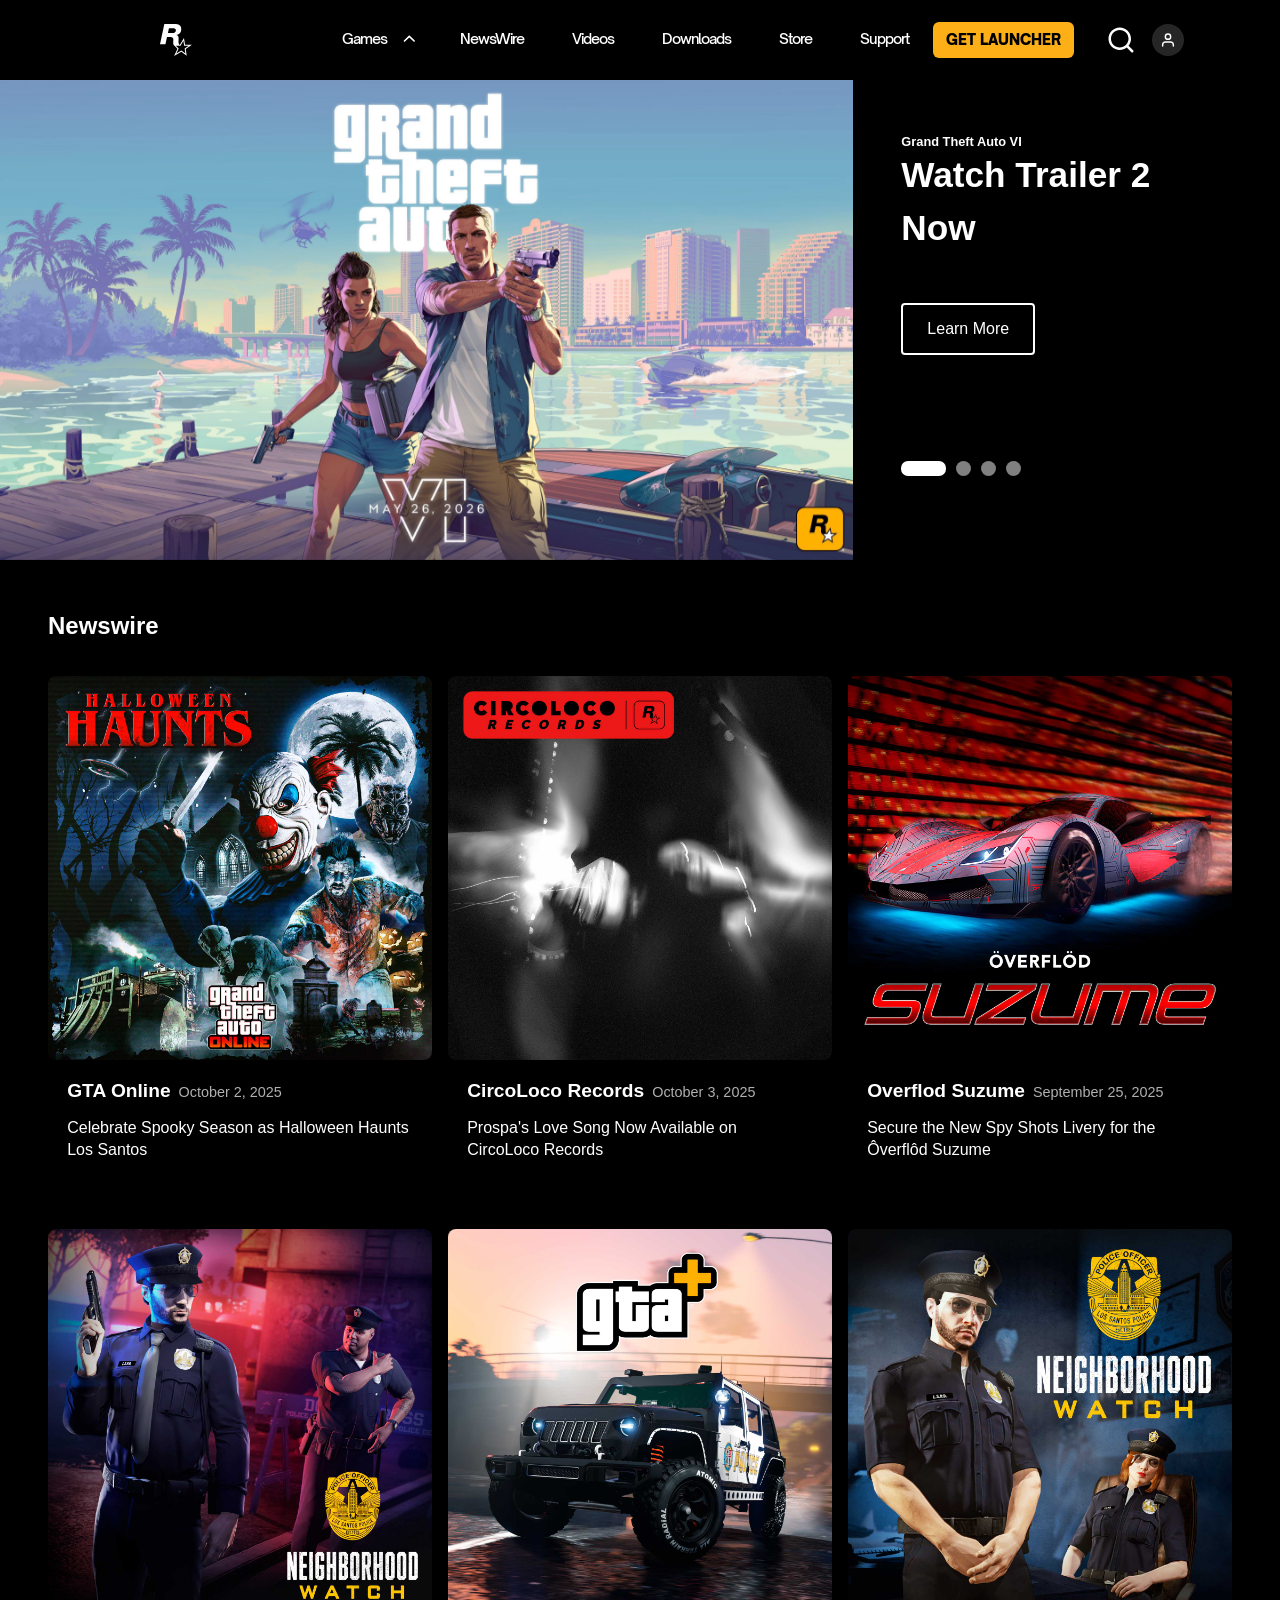
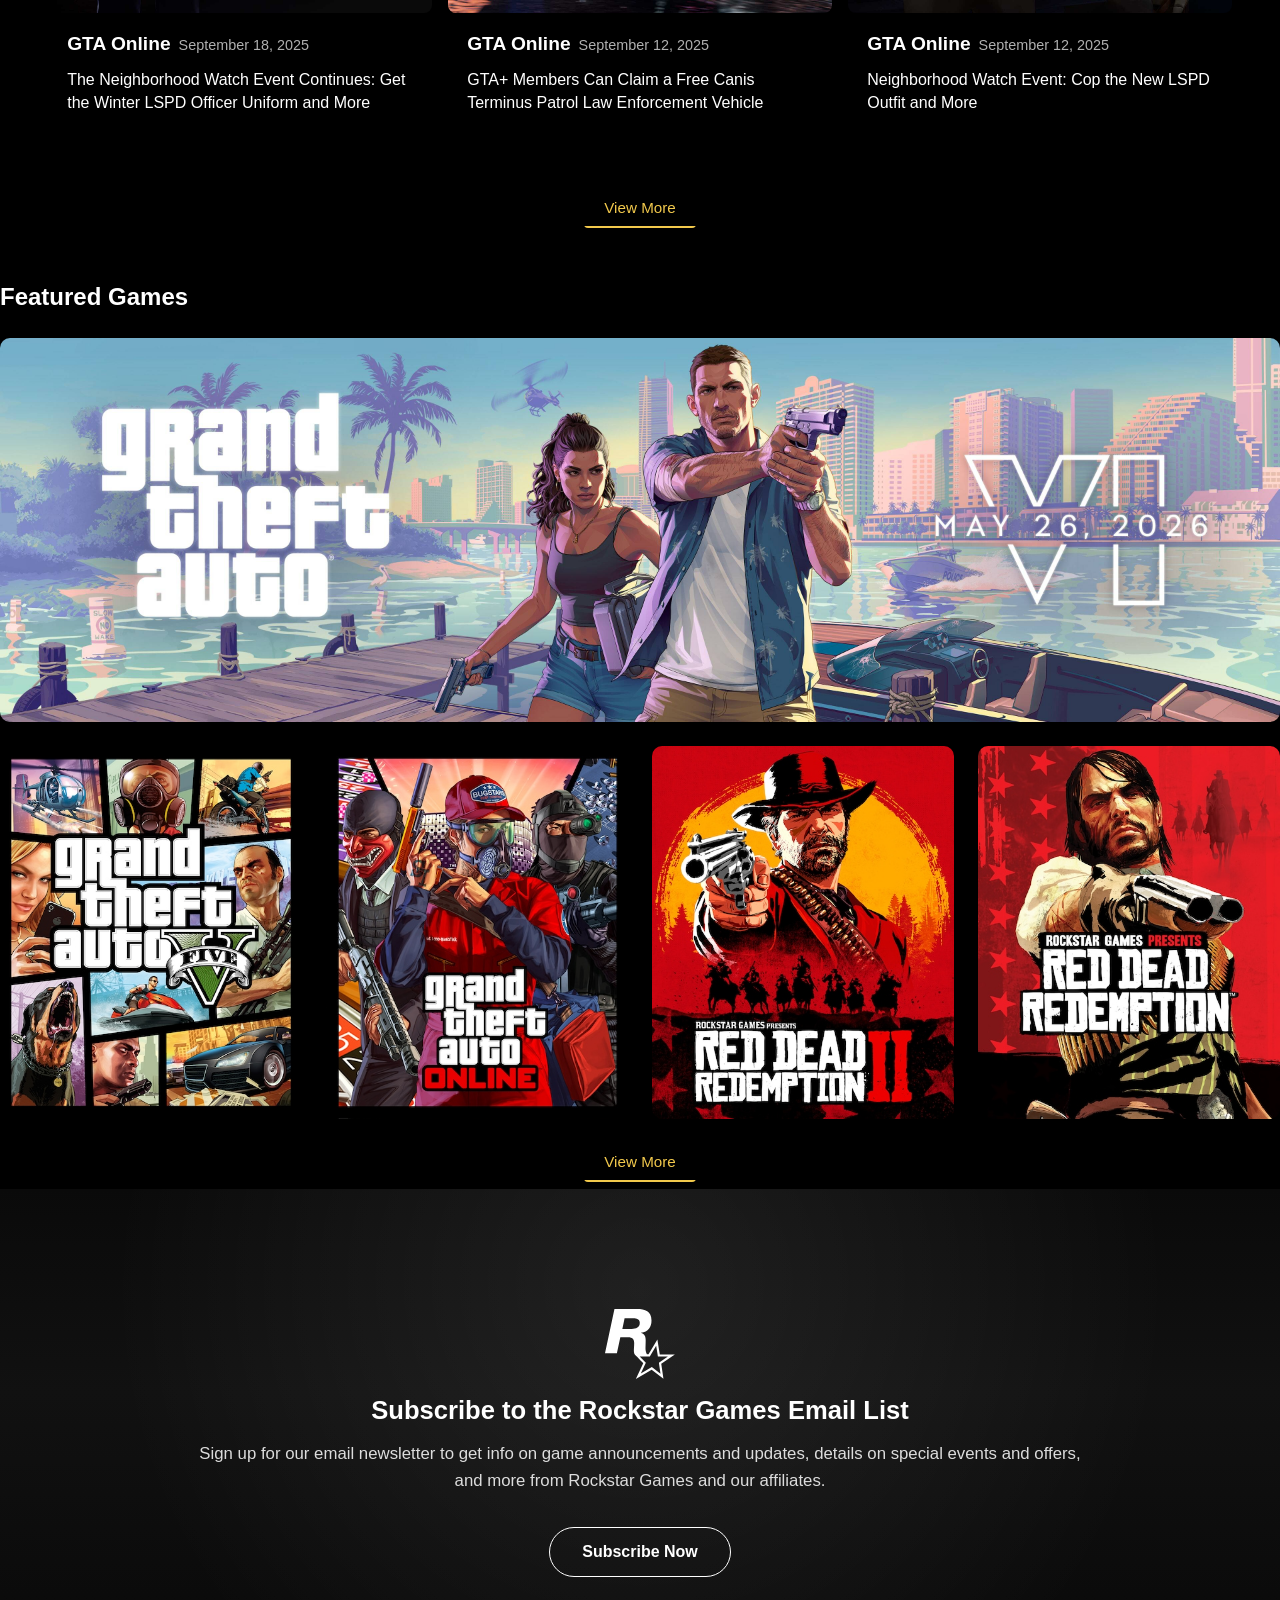
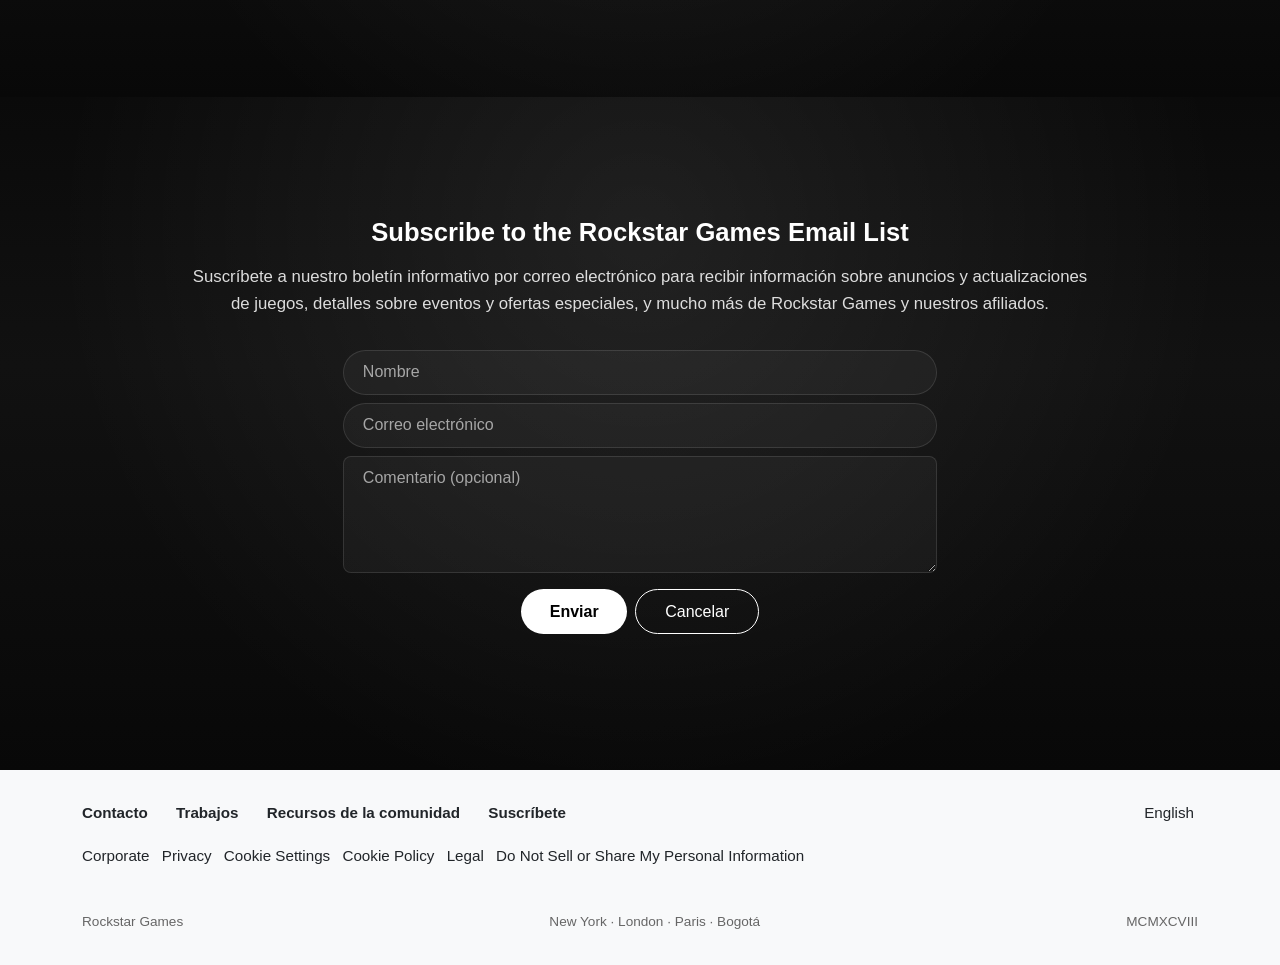
==== commit ee38d6c7: "header añadido" ====
--- a/index.html
+++ b/index.html
@@ -18,12 +18,119 @@
     <link rel="stylesheet" href="componentes/newsSubBanner/css/newSubBanner.css">
     <link rel="stylesheet" href="componentes/formulario/css/formulario.css">
     <link rel="stylesheet" href="componentes/footer/css/footer.css">
+    <link rel="stylesheet" href="componentes/menu-nav/css/header-styles.css">
+
 </head>
 
 <body>
-    <header>
-        <!-- HEADER  -->
-    </header>
+
+
+    <header class="navbar bg-black text-white navbar-dark navbar-expand-lg sticky-top">
+    <div class="container-fluid p-0 overflow-hidden special-align special-size">
+
+      <!-- Barra superior: logo y botón hamburguesa -->
+      <div class="d-flex justify-content-between align-items-center p-3 w-100 bg-black">
+        <button class="navbar-toggler d-lg-none" type="button" data-bs-toggle="collapse"
+          data-bs-target="#navbarResponsive" aria-controls="navbarResponsive" aria-label="Toggle navigation">
+          <span class="navbar-toggler-icon"></span>
+        </button>
+
+        <img src="componentes/menu-nav/img/logo-blanco-rockstar.svg" alt="Logo de Rockstar Games"
+          class="mb-lg-6 ms-lg-5 my-lg-2 logo-size">
+        <img src="componentes/menu-nav/img/persona.svg" alt="Icono de perfil" class="icon-size d-lg-none">
+      </div>
+
+      <!-- Menú LG y responsive -->
+      <div class="navbar-collapse collapse d-lg-flex justify-content-lg-center align-items-lg-center"
+        id="navbarResponsive">
+
+        <!-- Menú principal LG -->
+        <ul class="navbar-nav d-none d-lg-flex flex-lg-row align-items-lg-center gap-lg-3 mx-lg-auto">
+          <li class="nav-item d-flex align-items-center ps-4 ps-lg-3 pt-2 pb-2">
+            <a class="nav-link active fs-normal text-white" href="#">Games</a>
+            <img src="componentes/menu-nav/img/abrir-menu-flecha.svg" alt="flecha" class="arrow-svg-size">
+          </li>
+          <li class="nav-item ps-4 ps-lg-3 pt-2 pb-2 d-flex align-items-center gap-2">
+            <a class="nav-link active fs-normal text-white" href="#">NewsWire</a>
+          </li>
+          <li class="nav-item ps-4 ps-lg-3 pt-2 pb-2 d-flex align-items-center gap-2">
+            <a class="nav-link active fs-normal text-white" href="#">Videos</a>
+          </li>
+          <li class="nav-item ps-4 ps-lg-3 pt-2 pb-2 d-flex align-items-center gap-2">
+            <a class="nav-link active fs-normal text-white" href="#">Downloads</a>
+          </li>
+          <li class="nav-item ps-4 ps-lg-3 pt-2 pb-2 d-flex align-items-center gap-2">
+            <a class="nav-link active fs-normal text-white" href="#">Store</a>
+          </li>
+          <li class="nav-item ps-4 ps-lg-3 pt-2 pb-2 d-flex align-items-center gap-2">
+            <a class="nav-link active fs-normal text-white" href="#">Support</a>
+          </li>
+        </ul>
+
+        <!-- Menú mobile + carrusel -->
+        <ul class="navbar-nav d-lg-none flex-column gap-3 w-100 px-3">
+          <!-- Featured Games -->
+          <li class="nav-item pt-3">
+            <div class="d-flex justify-content-between mb-3">
+              <a class="nav-link active fs-normal text-white" href="#">Featured Games</a>
+              <a class="nav-link active text-end fs-small d-flex align-items-center gap-1 text-white" href="#">
+                VIEW ALL <img src="componentes/menu-nav/img/flecha.svg" alt="Flecha" class="svg-size">
+              </a>
+            </div>
+            <div class="d-flex gap-3 flex-nowrap overflow-auto wrapper">
+              <div class="border border-secondary rounded p-1 bg-black flex-shrink-0 w-fixed">
+                <img src="componentes/menu-nav/img/GTAVI.jpg" class="rounded pic-size" alt="GTA VI">
+              </div>
+              <div class="border border-secondary rounded p-1 bg-black flex-shrink-0">
+                <img src="componentes/menu-nav/img/GTAV.jpg" class="rounded pic-size" alt="GTA V">
+              </div>
+              <div class="border border-secondary rounded p-1 bg-black flex-shrink-0">
+                <img src="componentes/menu-nav/img/GTAONLINE.jpg" class="rounded pic-size" alt="GTA Online">
+              </div>
+              <div class="border border-secondary rounded p-1 bg-black flex-shrink-0">
+                <img src="componentes/menu-nav/img/RDR.jpg" class="rounded pic-size" alt="Red Dead Redemption">
+              </div>
+              <div class="border border-secondary rounded p-1 bg-black flex-shrink-0">
+                <img src="componentes/menu-nav/img/RDR2.jpg" class="rounded pic-size" alt="Red Dead Redemption 2">
+              </div>
+            </div>
+          </li>
+
+          <!-- Otros links mobile -->
+          <li class="nav-item">
+            <a class="nav-link active fs-normal text-white" href="#">NewsWire</a>
+          </li>
+          <li class="nav-item">
+            <a class="nav-link active fs-normal text-white" href="#">Videos</a>
+          </li>
+          <li class="nav-item">
+            <a class="nav-link active fs-normal text-white" href="#">Downloads</a>
+          </li>
+          <li class="nav-item">
+            <a class="nav-link active fs-normal text-white" href="#">Store</a>
+          </li>
+          <li class="nav-item">
+            <a class="nav-link active fs-normal text-white" href="#">Support</a>
+          </li>
+        </ul>
+
+        <!-- Botones y iconos LG -->
+        <div class="d-lg-flex align-items-center gap-3 ms-auto">
+          <button class="fs-custom bg-launcher border-0 text-uppercase fw-bold rounded text-nowrap py-1 px-1
+            button-launcher mx-3 fw-bolder">
+            Get launcher
+          </button>
+          <img src="componentes/menu-nav/img/circulo.svg" alt="Lupa" class="d-none d-lg-block">
+          <img src="componentes/menu-nav/img/persona.svg" alt="Icono de perfil" class="icon-size d-none d-lg-block">
+        </div>
+
+      </div>
+    </div>
+  </header>
+
+
+
+
 
     <main>
         <div class="container-fluid">
@@ -377,6 +484,7 @@
         crossorigin="anonymous"></script>
     <script src="js/index.js"></script>
     <script src="componentes/formulario/js/formulario.js"></script>
+    <script src="componentes/menu-nav/js/main.js"></script>
     
 </body>
 
--- a/componentes/menu-nav/css/header-styles.css
+++ b/componentes/menu-nav/css/header-styles.css
@@ -0,0 +1,406 @@
+/* ===================== FUENTES ===================== */
+@font-face {
+  font-family: "Open Sauce One";
+  src: url("../fonts/OpenSauceOne-Black.ttf") format("truetype");
+  font-weight: 900;
+  font-style: normal;
+}
+@font-face {
+  font-family: "Open Sauce One";
+  src: url("../fonts/OpenSauceOne-BlackItalic.ttf") format("truetype");
+  font-weight: 900;
+  font-style: italic;
+}
+@font-face {
+  font-family: "Open Sauce One";
+  src: url("../fonts/OpenSauceOne-Bold.ttf") format("truetype");
+  font-weight: 700;
+  font-style: normal;
+}
+@font-face {
+  font-family: "Open Sauce One";
+  src: url("../fonts/OpenSauceOne-BoldItalic.ttf") format("truetype");
+  font-weight: 700;
+  font-style: italic;
+}
+@font-face {
+  font-family: "Open Sauce One";
+  src: url("../fonts/OpenSauceOne-ExtraBold.ttf") format("truetype");
+  font-weight: 800;
+  font-style: normal;
+}
+@font-face {
+  font-family: "Open Sauce One";
+  src: url("../fonts/OpenSauceOne-ExtraBoldItalic.ttf") format("truetype");
+  font-weight: 800;
+  font-style: italic;
+}
+@font-face {
+  font-family: "Open Sauce One";
+  src: url("../fonts/OpenSauceOne-Italic.ttf") format("truetype");
+  font-weight: 400;
+  font-style: italic;
+}
+@font-face {
+  font-family: "Open Sauce One";
+  src: url("../fonts/OpenSauceOne-Light.ttf") format("truetype");
+  font-weight: 300;
+  font-style: normal;
+}
+@font-face {
+  font-family: "Open Sauce One";
+  src: url("../fonts/OpenSauceOne-LightItalic.ttf") format("truetype");
+  font-weight: 300;
+  font-style: italic;
+}
+@font-face {
+  font-family: "Open Sauce One";
+  src: url("../fonts/OpenSauceOne-Medium.ttf") format("truetype");
+  font-weight: 500;
+  font-style: normal;
+}
+@font-face {
+  font-family: "Open Sauce One";
+  src: url("../fonts/OpenSauceOne-MediumItalic.ttf") format("truetype");
+  font-weight: 500;
+  font-style: italic;
+}
+@font-face {
+  font-family: "Open Sauce One";
+  src: url("../fonts/OpenSauceOne-Regular.ttf") format("truetype");
+  font-weight: 400;
+  font-style: normal;
+}
+@font-face {
+  font-family: "Open Sauce One";
+  src: url("../fonts/OpenSauceOne-SemiBold.ttf") format("truetype");
+  font-weight: 600;
+  font-style: normal;
+}
+@font-face {
+  font-family: "Open Sauce One";
+  src: url("../fonts/OpenSauceOne-SemiBoldItalic.ttf") format("truetype");
+  font-weight: 600;
+  font-style: italic;
+}
+@font-face {
+  font-family: "Open Sauce Sans";
+  src: url("../fonts/OpenSauceSans-Black.ttf") format("truetype");
+  font-weight: 900;
+  font-style: normal;
+}
+@font-face {
+  font-family: "Open Sauce Sans";
+  src: url("../fonts/OpenSauceSans-BlackItalic.ttf") format("truetype");
+  font-weight: 900;
+  font-style: italic;
+}
+@font-face {
+  font-family: "Open Sauce Sans";
+  src: url("../fonts/OpenSauceSans-Bold.ttf") format("truetype");
+  font-weight: 700;
+  font-style: normal;
+}
+@font-face {
+  font-family: "Open Sauce Sans";
+  src: url("../fonts/OpenSauceSans-BoldItalic.ttf") format("truetype");
+  font-weight: 700;
+  font-style: italic;
+}
+@font-face {
+  font-family: "Open Sauce Sans";
+  src: url("../fonts/OpenSauceSans-ExtraBold.ttf") format("truetype");
+  font-weight: 800;
+  font-style: normal;
+}
+@font-face {
+  font-family: "Open Sauce Sans";
+  src: url("../fonts/OpenSauceSans-ExtraBoldItalic.ttf") format("truetype");
+  font-weight: 800;
+  font-style: italic;
+}
+@font-face {
+  font-family: "Open Sauce Sans";
+  src: url("../fonts/OpenSauceSans-Italic.ttf") format("truetype");
+  font-weight: 400;
+  font-style: italic;
+}
+@font-face {
+  font-family: "Open Sauce Sans";
+  src: url("../fonts/OpenSauceSans-Light.ttf") format("truetype");
+  font-weight: 300;
+  font-style: normal;
+}
+@font-face {
+  font-family: "Open Sauce Sans";
+  src: url("../fonts/OpenSauceSans-LightItalic.ttf") format("truetype");
+  font-weight: 300;
+  font-style: italic;
+}
+@font-face {
+  font-family: "Open Sauce Sans";
+  src: url("../fonts/OpenSauceSans-Medium.ttf") format("truetype");
+  font-weight: 500;
+  font-style: normal;
+}
+@font-face {
+  font-family: "Open Sauce Sans";
+  src: url("../fonts/OpenSauceSans-MediumItalic.ttf") format("truetype");
+  font-weight: 500;
+  font-style: italic;
+}
+
+/* ===================== BASE ===================== */
+.navbar {
+  font-family: "Open Sauce One", sans-serif;
+  font-weight: 700;
+}
+
+.fs-small {
+  font-size: 0.75rem;
+}
+.fs-normal {
+  font-size: 1.25rem;
+}
+.w-max-content {
+  width: max-content;
+}
+.w-fixed {
+  width: 150px;
+}
+.icon-size {
+  width: 2rem;
+  height: 2rem;
+}
+
+.icon-search-size {
+  width: 1.6rem;
+}
+
+.svg-size {
+  width: 1rem;
+  height: 1rem;
+}
+.logo-size {
+  width: 2rem;
+}
+
+.bi-search {
+  font-size: 1.3rem;
+  opacity: 0.8;
+}
+
+.bg-launcher {
+  background-color: #fcaf17;
+}
+
+.button-launcher {
+  padding: 1rem;
+  width: 20rem;
+}
+
+.games-card {
+  display: none;
+}
+
+/* ===================== PLACEHOLDERS ===================== */
+.placeholder-color::placeholder {
+  color: #aaa;
+}
+
+.navbar input[type="search"]::placeholder {
+  color: #e8e8e8;
+  font-weight: bold;
+}
+
+/* ===================== INPUT SEARCH ===================== */
+.navbar input[type="search"] {
+  height: 4.5rem;
+  background-color: #1a1a1a;
+  color: #fff;
+  font-family: "Open Sauce One", sans-serif;
+  font-weight: 600;
+  font-size: 1.2rem;
+  border: none;
+  border-radius: 6px;
+  padding-left: 2.5rem;
+  margin: 0;
+}
+
+.navbar input[type="search"]:focus {
+  outline: none;
+  background-color: #262626;
+  box-shadow: none;
+}
+
+/* ===================== IMÁGENES ===================== */
+.fs-x-small {
+  width: 120px;
+  height: 160px;
+  object-fit: cover;
+  object-position: center;
+}
+
+.pic-size {
+  width: 7.5rem;
+  height: 10rem;
+  object-fit: cover;
+  object-position: center;
+  margin: 0;
+}
+
+/* ===================== SCROLL / WRAPPERS ===================== */
+.overflow-x-auto {
+  -ms-overflow-style: none;
+  scrollbar-width: none;
+}
+
+.wrapper {
+  overflow-x: auto;
+  overflow-y: hidden;
+  max-width: 100%;
+}
+
+.wrapper > div {
+  min-width: 8rem;
+  width: 8rem;
+  height: 10.5rem;
+}
+
+section::-webkit-scrollbar {
+  display: none;
+  background-color: transparent;
+}
+
+/* ===================== MEDIA QUERIES ===================== */
+
+/* col-sm-6 → desde 576px */
+@media (min-width: 576px) {
+  .navbar input[type="search"] {
+    width: 50%;
+  }
+}
+
+/* col-md-4 → desde 768px */
+@media (min-width: 768px) {
+  .navbar input[type="search"] {
+    width: 70%;
+  }
+  .special-size-button {
+    display: flex;
+    justify-content: center;
+  }
+}
+
+/* col-lg-12 → desde 992px */
+@media (min-width: 992px) {
+  .special-size {
+    width: 85%;
+  }
+  .logo-size {
+    margin-left: 1rem;
+  }
+  .navbar {
+    height: 5rem;
+  }
+
+  .navbar-nav {
+    display: flex;
+    flex-direction: row;
+    gap: 2rem;
+  }
+
+  .navbar-nav > li {
+    display: flex;
+    align-items: center;
+  }
+
+  .navbar-nav > li > a {
+    display: block;
+    padding: 0.5rem 0;
+    color: white;
+    font-weight: 500;
+    font-size: 0.9rem;
+    letter-spacing: -1px;
+  }
+
+  /* ---------- Dropdown solo con CLICK ---------- */
+  .games-dropdown-menu {
+    position: absolute;
+    top: 90%; 
+    left: 0;
+    width: 100%;
+    background-color: #111;
+    z-index: 10;
+    display: flex;
+    flex-direction: column;
+    align-items: flex-start;
+    overflow: hidden;
+    max-height: 0;
+    opacity: 0;
+    transform: translateY(-10px);
+    transition: max-height 0.5s ease, opacity 0.3s ease, transform 0.3s ease;
+  }
+
+  .games-dropdown-menu.show {
+    max-height: 700px;
+    opacity: 1;
+    transform: translateY(0);
+  }
+
+  /* Flecha animada */
+  .arrow-svg-size {
+    width: 1.3rem;
+    margin-left: 0.25rem;
+    transform: rotate(180deg);
+    transition: transform 0.3s ease;
+  }
+
+  .arrow-svg-size.arrow-rotated {
+    transform: rotate(0deg);
+  }
+
+  .games-card {
+    display: flex;
+  }
+  .line-img {
+    width: 16rem;
+  }
+  .special-size-button {
+    justify-content: flex-start;
+  }
+  .container-size {
+    width: 90%;
+  }
+
+  .w-98{
+    width: 98%;
+  }
+
+  .w-93 {
+    width: 92%;
+  }
+
+  .button-launcher {
+    width: 8.8rem;
+    height: 2.3rem;
+    font-size: 0.90rem;
+  }
+
+
+  .nav-item {
+    height: 5rem;
+    border-bottom: #000 2px solid;
+  }
+
+  .nav-item:hover {
+    border-bottom: #fff 2px solid;
+  }
+}
+
+/* col-xl → desde 1359px */
+@media (min-width: 1359px) {
+  .first-img-gc {
+    padding-left: 21rem;
+  }
+}
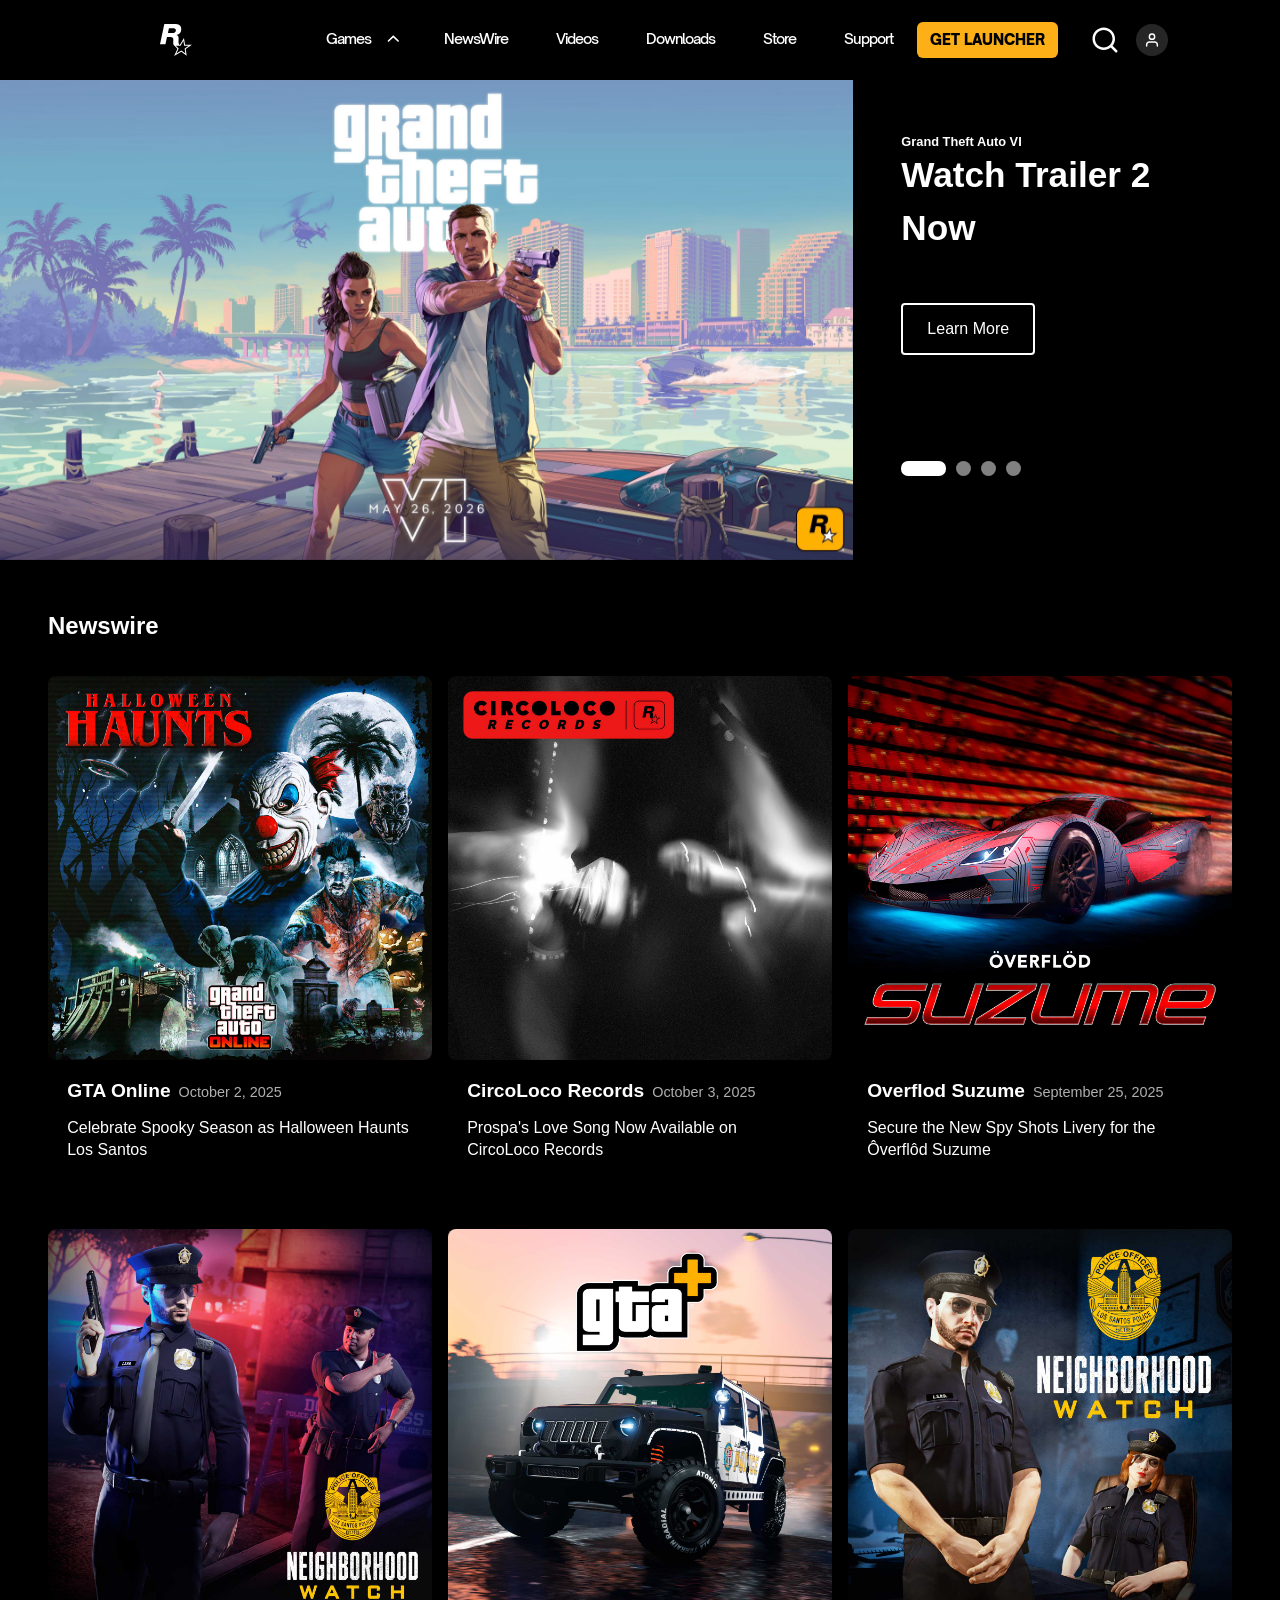
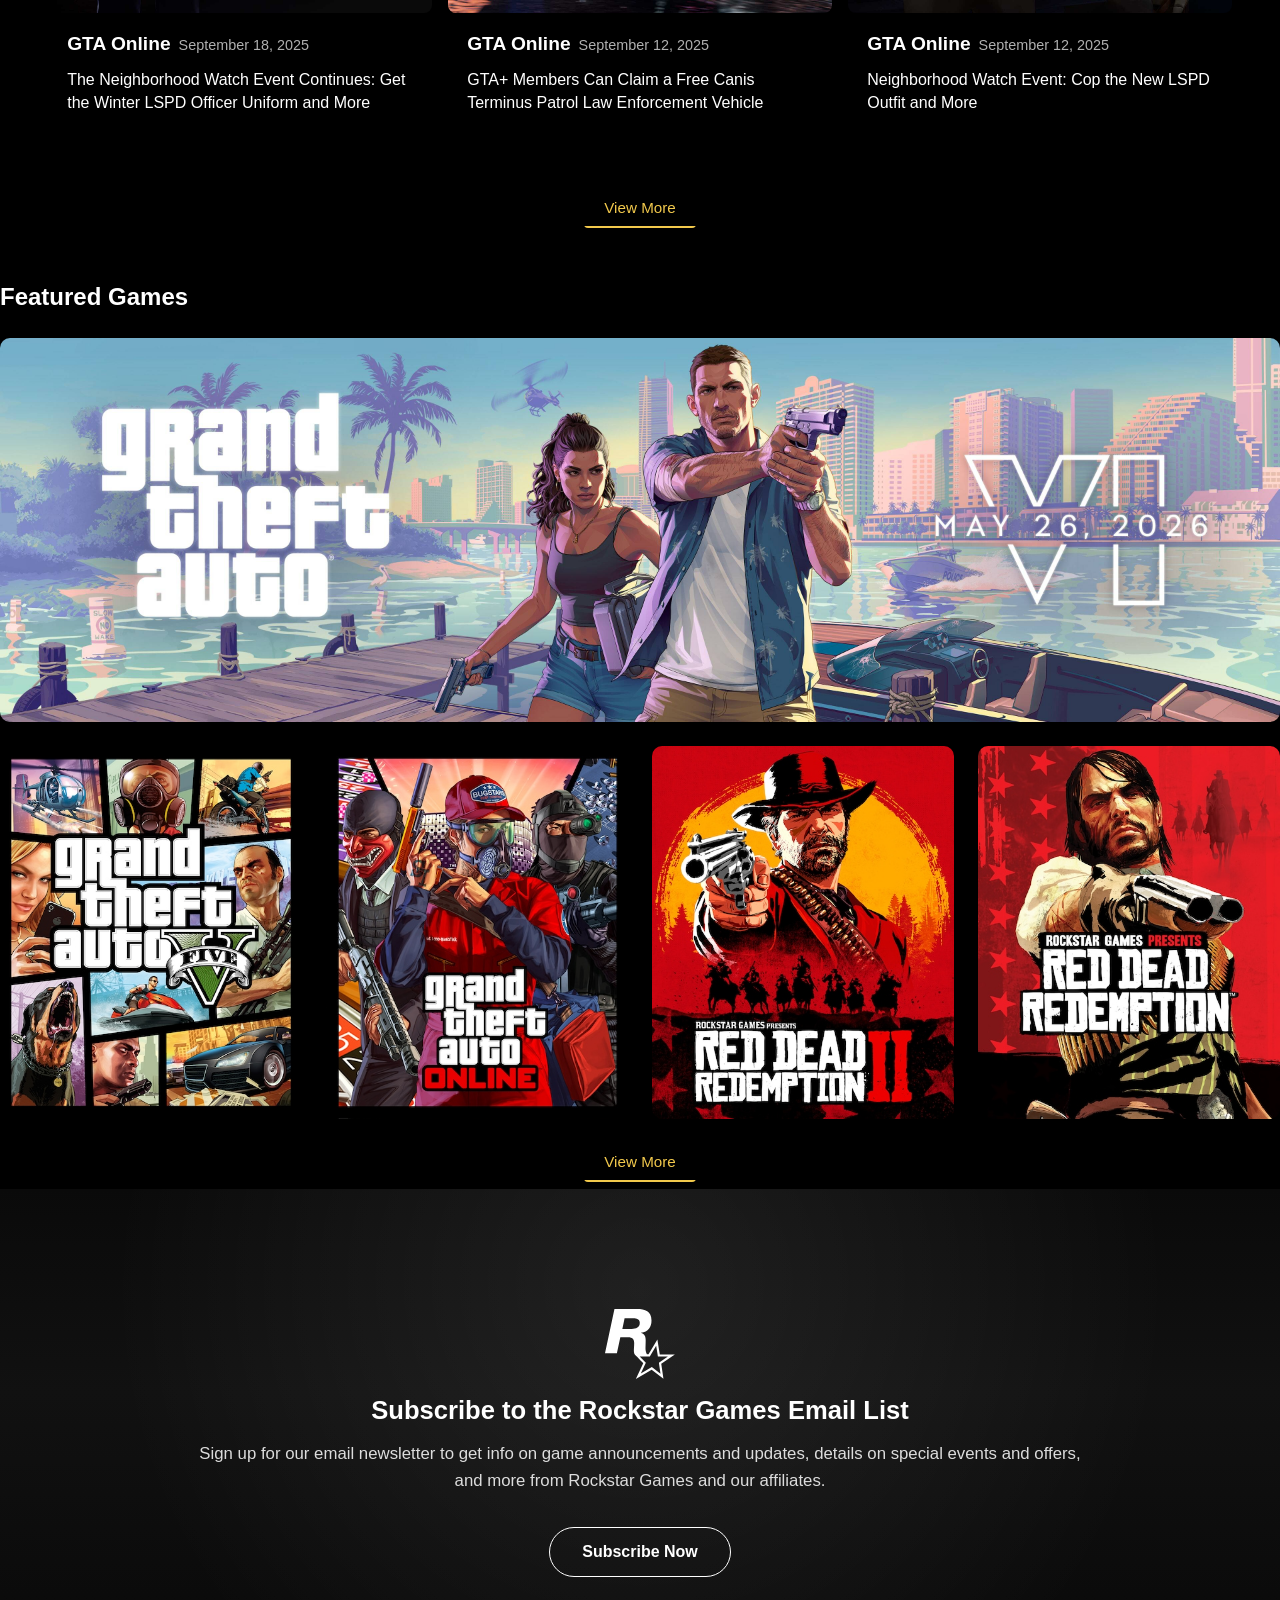
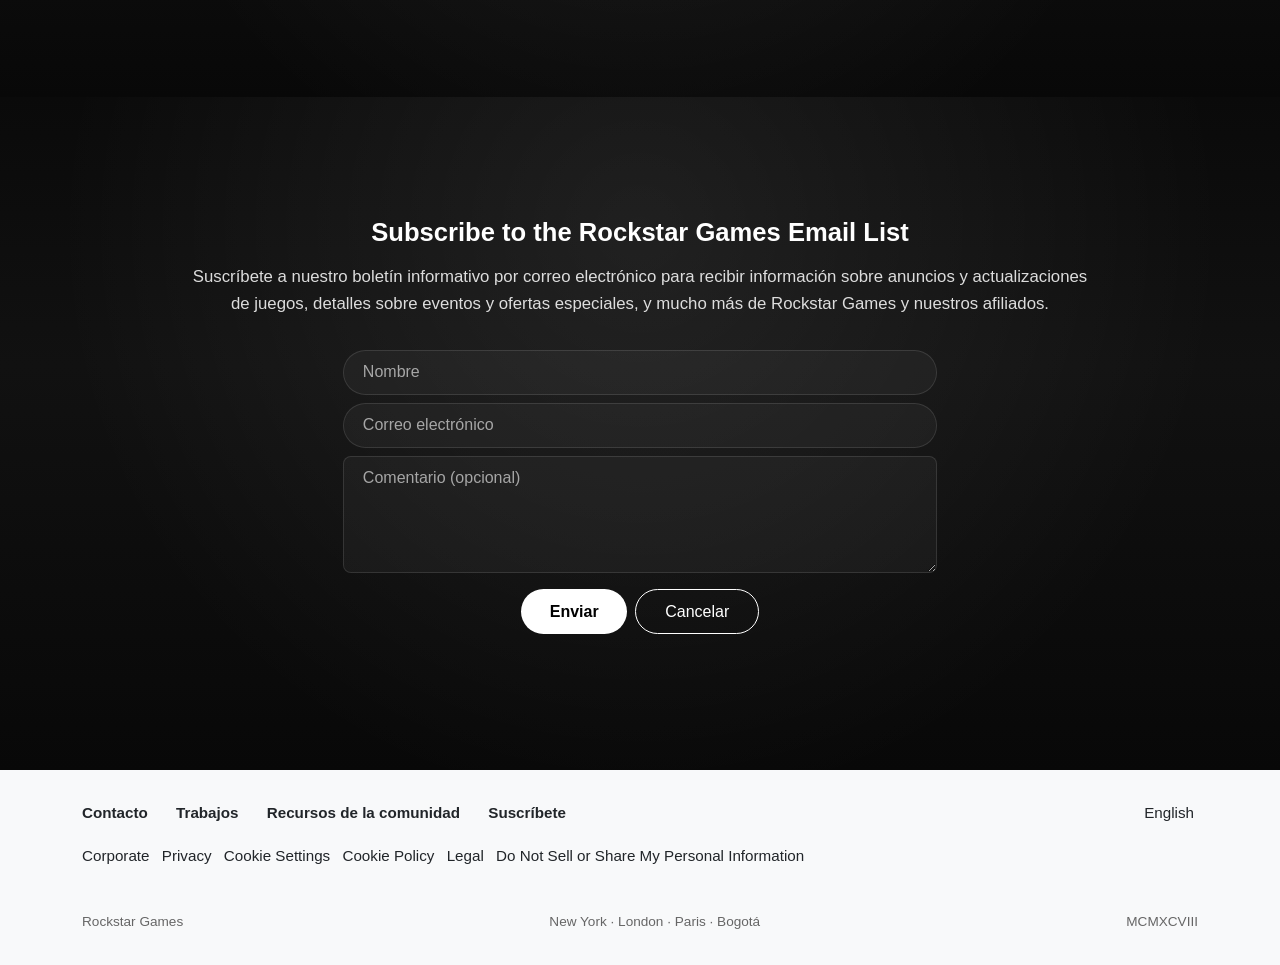
==== commit 69815eba: "cambios sole" ====
--- a/index.html
+++ b/index.html
@@ -25,7 +25,8 @@
 <body>
 
 
-    <header class="navbar bg-black text-white navbar-dark navbar-expand-lg sticky-top">
+     <!-- HEADER LG y MOBILE -->
+  <header class="navbar bg-black text-white navbar-dark navbar-expand-lg sticky-top">
     <div class="container-fluid p-0 overflow-hidden special-align special-size">
 
       <!-- Barra superior: logo y botón hamburguesa -->
@@ -46,9 +47,34 @@
 
         <!-- Menú principal LG -->
         <ul class="navbar-nav d-none d-lg-flex flex-lg-row align-items-lg-center gap-lg-3 mx-lg-auto">
-          <li class="nav-item d-flex align-items-center ps-4 ps-lg-3 pt-2 pb-2">
-            <a class="nav-link active fs-normal text-white" href="#">Games</a>
-            <img src="componentes/menu-nav/img/abrir-menu-flecha.svg" alt="flecha" class="arrow-svg-size">
+          <li class="nav-item d-flex align-items-center ps-4 ps-lg-3 pt-2 pb-2 games-card">
+            <a class="nav-link active fs-normal text-white games" href="#">Games</a>
+            <img src="componentes/menu-nav/img/abrir-menu-flecha.svg" alt="flecha para abrir menu" class="arrow-svg-size">
+            <div class="d-lg-flex dropdown-menu games-dropdown-menu justify-content-start p-5 border-0 line-games w-100 container-fluid flex-column align-items-start text-start col-lg-10">
+              <div class="d-flex flex-row w-93 justify-content-between align-items-center">
+                <a href="" class="nav-link active fs-normal text-white fs-3 pt-3 pb-4">Featured Games</a>
+                <a class="nav-link active text-end fs-6 d-flex align-items-center gap-1 text-white" href="#">
+                  VIEW ALL <img src="componentes/menu-nav/img/flecha.svg" alt="Flecha" class="svg-size">
+                </a>
+              </div>
+              <div class="gap-3 w-98 flex-nowrap overflow-auto justify-content-start align-items-start d-flex flex-row">
+                <div class="flex-shrink-0 game-card">
+                  <img src="componentes/menu-nav/img/GTAVI.jpg" class="rounded line-img" alt="GTA VI">
+                </div>
+                <div class="flex-shrink-0 game-card">
+                  <img src="componentes/menu-nav/img/GTAV.jpg" class="rounded line-img" alt="GTA V">
+                </div>
+                <div class="flex-shrink-0 game-card">
+                  <img src="componentes/menu-nav/img/GTAONLINE.jpg" class="rounded line-img" alt="GTA Online">
+                </div>
+                <div class="flex-shrink-0 game-card">
+                  <img src="componentes/menu-nav/img/RDR2.jpg" class="rounded line-img" alt="Red Dead Redemption 2">
+                </div>
+                <div class="flex-shrink-0 game-card">
+                  <img src="componentes/menu-nav/img/RDR.jpg" class="rounded line-img" alt="Red Dead Redemption">
+                </div>
+              </div>
+            </div>
           </li>
           <li class="nav-item ps-4 ps-lg-3 pt-2 pb-2 d-flex align-items-center gap-2">
             <a class="nav-link active fs-normal text-white" href="#">NewsWire</a>
@@ -106,16 +132,18 @@
           <li class="nav-item">
             <a class="nav-link active fs-normal text-white" href="#">Downloads</a>
           </li>
-          <li class="nav-item">
+          <li class="nav-item d-flex flex-row justify-content-between w-80">
             <a class="nav-link active fs-normal text-white" href="#">Store</a>
-          </li>
-          <li class="nav-item">
+                        <img src="componentes/menu-nav/img/flecha.svg" class="svg-size">
+          </li>
+          <li class="nav-item d-flex flex-row justify-content-between w-80">
             <a class="nav-link active fs-normal text-white" href="#">Support</a>
+                        <img src="componentes/menu-nav/img/flecha.svg" class="svg-size" alt="">
           </li>
         </ul>
 
         <!-- Botones y iconos LG -->
-        <div class="d-lg-flex align-items-center gap-3 ms-auto">
+        <div class="d-lg-flex align-items-center gap-3 ms-auto m-3">
           <button class="fs-custom bg-launcher border-0 text-uppercase fw-bold rounded text-nowrap py-1 px-1
             button-launcher mx-3 fw-bolder">
             Get launcher
@@ -127,8 +155,6 @@
       </div>
     </div>
   </header>
-
-
 
 
 
--- a/componentes/menu-nav/css/header-styles.css
+++ b/componentes/menu-nav/css/header-styles.css
@@ -387,6 +387,9 @@
     font-size: 0.90rem;
   }
 
+  .w-80 {
+    width: 80%;
+  }
 
   .nav-item {
     height: 5rem;
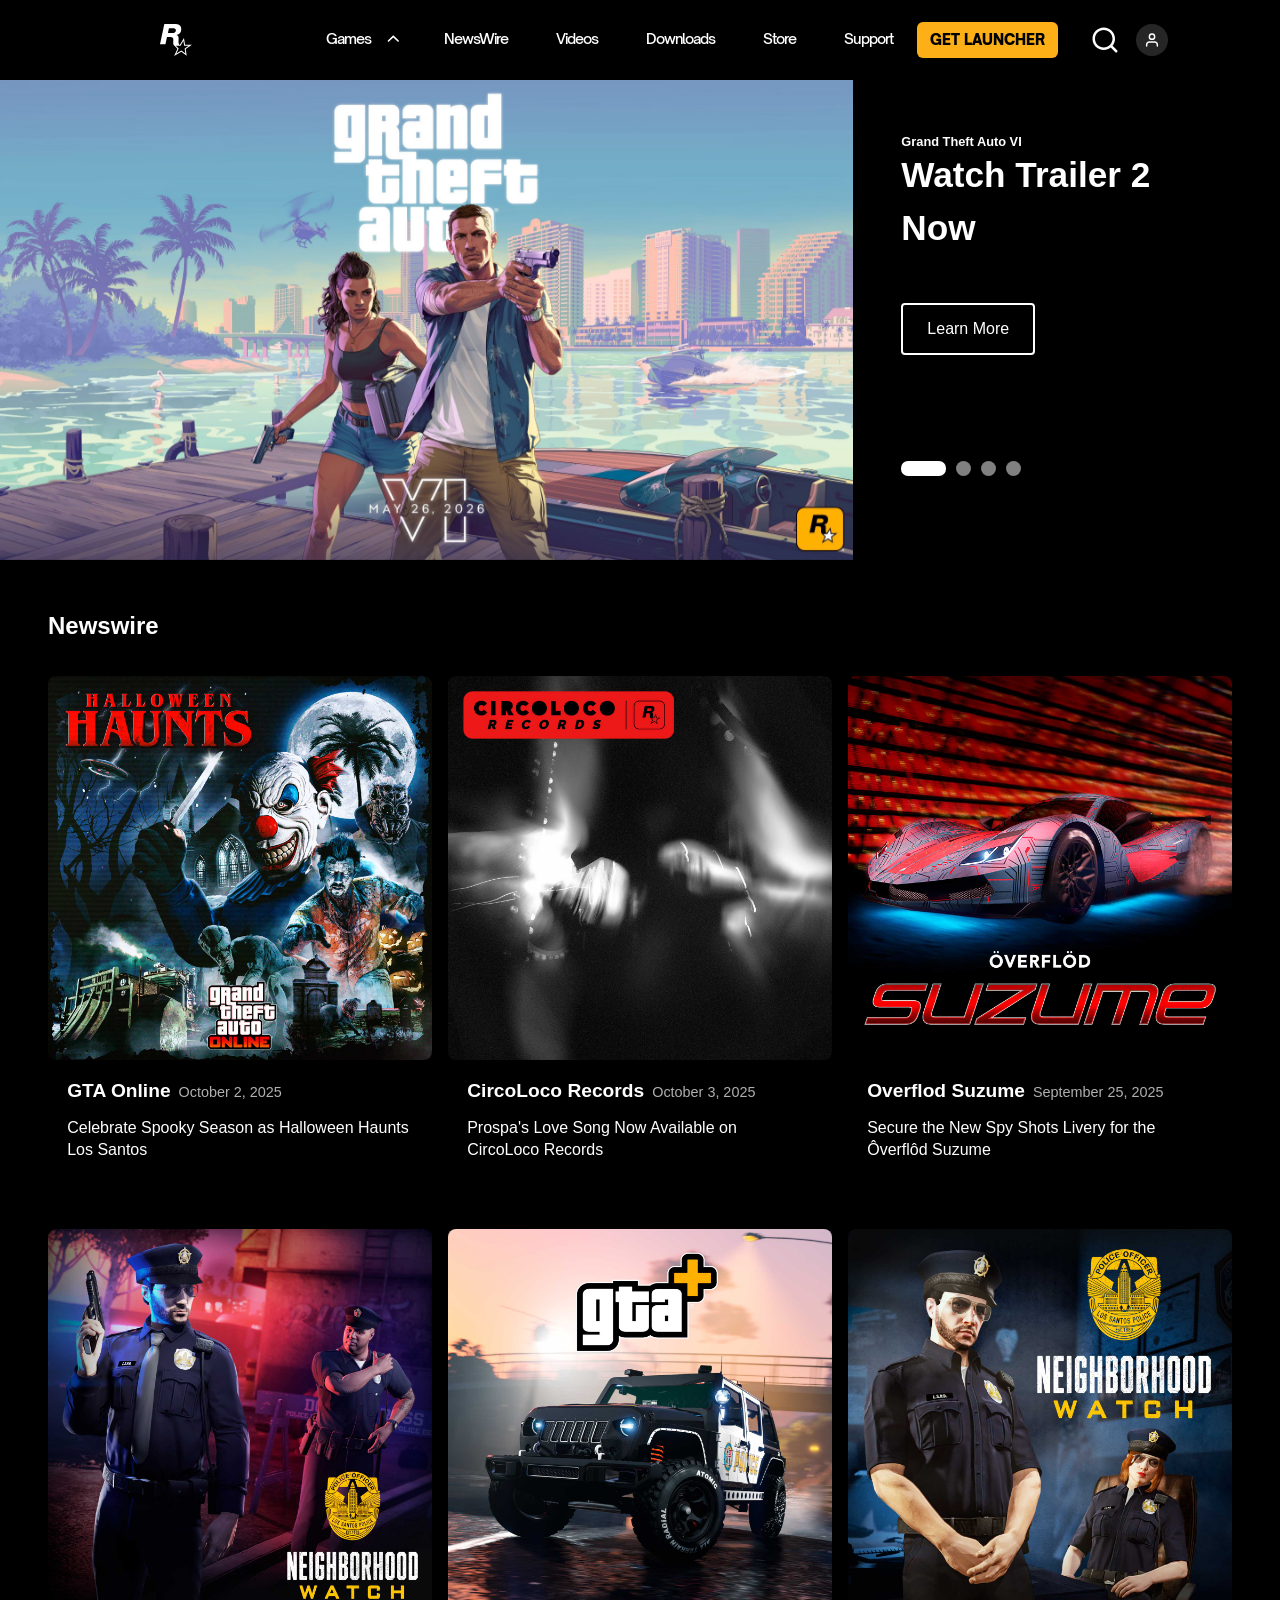
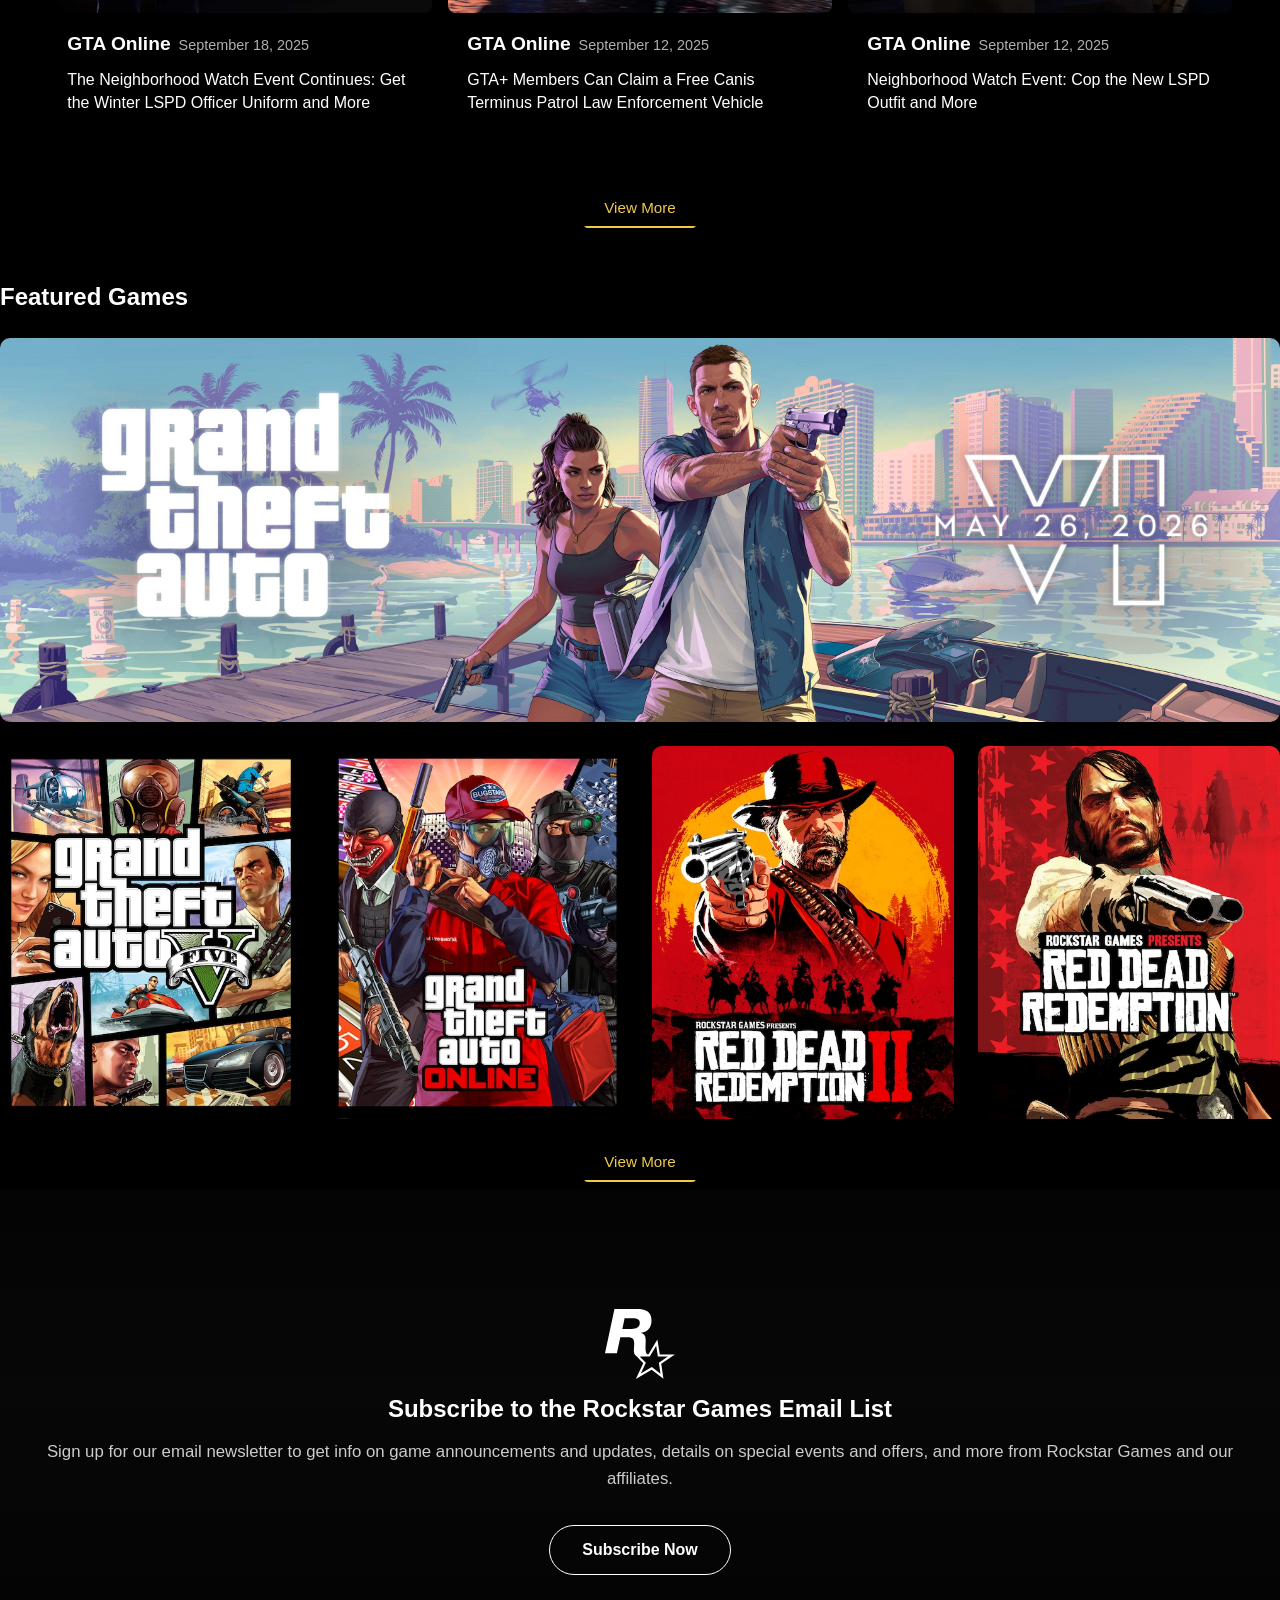
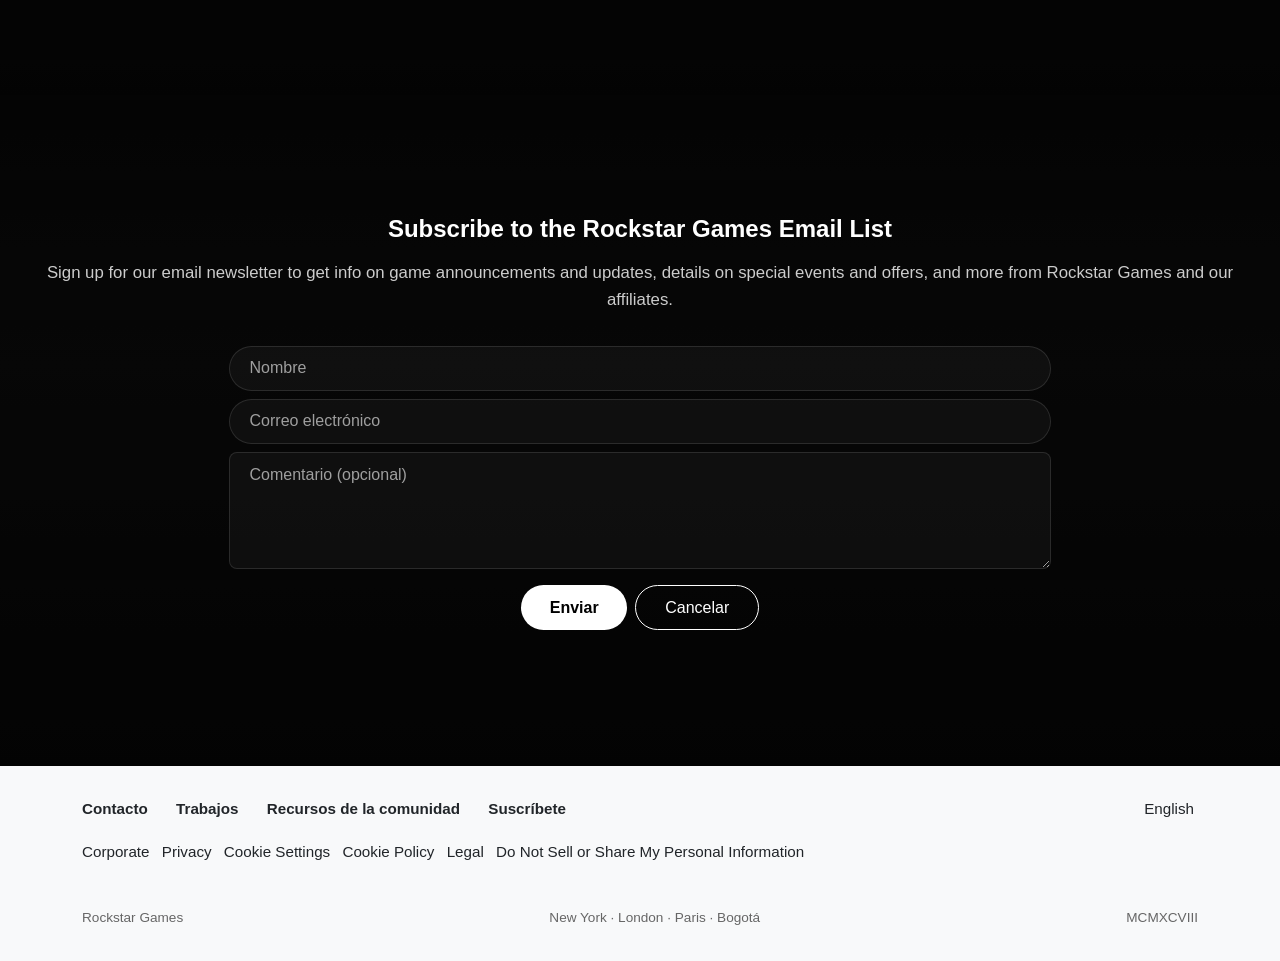
==== commit 80a585bf: "formulario operativo" ====
--- a/index.html
+++ b/index.html
@@ -328,7 +328,7 @@
 
                 <div class="col-6 col-md-3 game-card">
 
-                    <a href=https://www.rockstargames.com/gta-v" class="d-block" target="_blank">
+                    <a href="https://www.rockstargames.com/gta-v" class="d-block" target="_blank">
 
                         <img src="componentes/FeaturedGames/img/GTAV.jpg" alt="GTA V" class="img-fluid shadow">
 
@@ -363,8 +363,6 @@
                         <img src="componentes/FeaturedGames/img/readDeadRedemption.jpg" alt="Read Dead Redemption" class="img-fluid shadow">
 
                     </a>
-
-                </div>
 
             </div>
 
@@ -404,52 +402,51 @@
         </div>
     </section>
 
-    <!-- Seccion de News Sub Banner -->
-    <section class="subscribe-section">
-        <div class="subscribe-content text-center">
-
-            <h2 class="subscribe-title">Subscribe to the Rockstar Games Email List</h2>
-
-            <!-- Texto -->
-            <p class="subscribe-text">
-            Suscríbete a nuestro boletín informativo por correo electrónico para recibir información sobre anuncios y actualizaciones de juegos, 
-            detalles sobre eventos y ofertas especiales, y mucho más de Rockstar Games y nuestros afiliados.
-            </p>
-
-            <form id="bsSubscribeForm" class="row g-3 justify-content-center" novalidate>
+        <section class="subscribe-section">
+            <div class="subscribe-content text-center">
+
+                <h2 class="subscribe-title">Subscribe to the Rockstar Games Email List</h2>
+
+                <!-- Texto -->
+                <p class="subscribe-text">
+                Sign up for our email newsletter to get info on game announcements and updates,
+                details on special events and offers, and more from Rockstar Games and our affiliates.
+                </p>
+
+                <form id="bsSubscribeForm" class="row g-3 justify-content-center" novalidate>
                 <div class="col-12 col-md-10 col-lg-8">
 
                     <div class="mb-2">
-                        <input type="text" class="form-control bg-ghost" id="bsName"
-                                name="name" placeholder="Nombre" required maxlength="80" />
-                        <div class="invalid-feedback">Por favor ingresa tu nombre.</div>
+                    <input type="text" class="form-control bg-ghost" id="bsName"
+                            name="name" placeholder="Nombre" required maxlength="80" />
+                    <div class="invalid-feedback">Por favor ingresa tu nombre.</div>
                     </div>
 
                     <div class="mb-2">
-                        <input type="email" class="form-control bg-ghost" id="bsEmail"
-                                name="email" placeholder="Correo electrónico" required />
-                        <div class="invalid-feedback">Por favor ingresa un correo válido.</div>
+                    <input type="email" class="form-control bg-ghost" id="bsEmail"
+                            name="email" placeholder="Correo electrónico" required />
+                    <div class="invalid-feedback">Por favor ingresa un correo válido.</div>
                     </div>
 
                     <div class="mb-3">
-                        <textarea id="bsComment" name="comment" rows="4"
-                                    class="form-control bg-ghost rounded-3" placeholder="Comentario (opcional)"></textarea>
+                    <textarea id="bsComment" name="comment" rows="4"
+                                class="form-control bg-ghost rounded-3" placeholder="Comentario (opcional)"></textarea>
                     </div>
 
                     <div class="d-flex gap-2 justify-content-center">
-                        <button type="submit" class="btn btn-ghost" id="bsSubmitBtn">Enviar</button>
-                        <button type="button" class="btn btn-outline-ghost" id="bsCancelBtn">Cancelar</button>
+                    <button type="submit" class="btn btn-ghost" id="bsSubmitBtn">Enviar</button>
+                    <button type="button" class="btn btn-outline-ghost" id="bsCancelBtn">Cancelar</button>
                     </div>
 
                     <div class="mt-3 text-center">
-                        <p id="bsFormMessage" class="mb-0 small" aria-live="polite"></p>
-                    </div>
-                </div>
-            </form>
-            <!-- /Formulario -->
-
-        </div>
-    </section>
+                    <p id="bsFormMessage" class="mb-0 small" aria-live="polite"></p>
+                    </div>
+                </div>
+                </form>
+                <!-- /Formulario -->
+
+                </div>
+            </section>
 
     <!-- Seccion del footer -->
 
@@ -505,9 +502,7 @@
             </div>
         </footer>
 
-    <script src="https://cdn.jsdelivr.net/npm/bootstrap@5.3.8/dist/js/bootstrap.bundle.min.js"
-        integrity="sha384-FKyoEForCGlyvwx9Hj09JcYn3nv7wiPVlz7YYwJrWVcXK/BmnVDxM+D2scQbITxI"
-        crossorigin="anonymous"></script>
+    <script src="https://cdn.jsdelivr.net/npm/bootstrap@5.3.3/dist/js/bootstrap.bundle.min.js"></script>
     <script src="js/index.js"></script>
     <script src="componentes/formulario/js/formulario.js"></script>
     <script src="componentes/menu-nav/js/main.js"></script>
--- a/componentes/newsSubBanner/css/newSubBanner.css
+++ b/componentes/newsSubBanner/css/newSubBanner.css
@@ -5,33 +5,42 @@
 
 /* Sección con imagen en mosaico */
 .subscribe-section {
-  background-color: #000; /* negro base */
-  background-image: url('componentes/newSubBanner/img/fondo.png'); /* PNG transparente */
-  background-repeat: repeat; /* 🔹 se repite en mosaico */
+  background-color: #000;
+  background-image: url('../img/fondo.png');
+  background-repeat: repeat;
   background-position: center center;
-  background-size: 12.5rem auto; /* mantiene el tamaño original del PNG */
-  
+  background-size: 12.5rem auto;
   text-align: center;
   padding: 120px 20px;
   position: relative;
-  z-index: -2;
+  min-height: 400px; /* Añadido para asegurar visibilidad */
+  isolation: isolate; /* Crea nuevo contexto de apilamiento */
 }
 
-/* Capa negra semitransparente encima del fondo */
+/* Capa negra semitransparente */
 .subscribe-section::before {
   content: "";
   position: absolute;
-  inset: 0;
-  background-color: rgba(0, 0, 0, 0.9); /* ajusta 0.4 → más oscuro o más claro */
-  z-index: -1;
+  left: 0;
+  top: 0;
+  width: 100%;
+  height: 100%;
+  background-color: rgba(0, 0, 0, 0.6);
+  z-index: -1; /* Coloca detrás del contenido */
 }
 
 /* Contenedor interno */
 .subscribe-container {
+  position: relative;
+  z-index: 1; /* Asegura que está por encima del overlay */
   max-width: 800px;
   margin: 0 auto;
+}
+
+/* asegurar que el contenido quede por encima de la capa ::before */
+.subscribe-content {
   position: relative;
-  z-index: 10;
+  z-index: 1;
 }
 
 /* Logotipo Rockstar */
--- a/componentes/formulario/css/formulario.css
+++ b/componentes/formulario/css/formulario.css
@@ -14,7 +14,7 @@
   overflow: hidden;
 }
 
-.subscribe-section::before {
+.form-section::before {
   content: "";
   position: absolute;
   inset: 0;
@@ -22,7 +22,7 @@
   z-index: 0;
 }
 
-.subscribe-content {
+.form-content {
   position: relative;
   z-index: 5;
   max-width: 900px;
@@ -31,13 +31,13 @@
 
 
 /* Textos */
-.subscribe-title {
+.form-title {
   font-size: 1.6rem;
   font-weight: 700;
   margin-bottom: 1rem;
 }
 
-.subscribe-text {
+.form-text {
   color: var(--text-muted);
   font-size: 1.05rem;
   line-height: 1.6;
